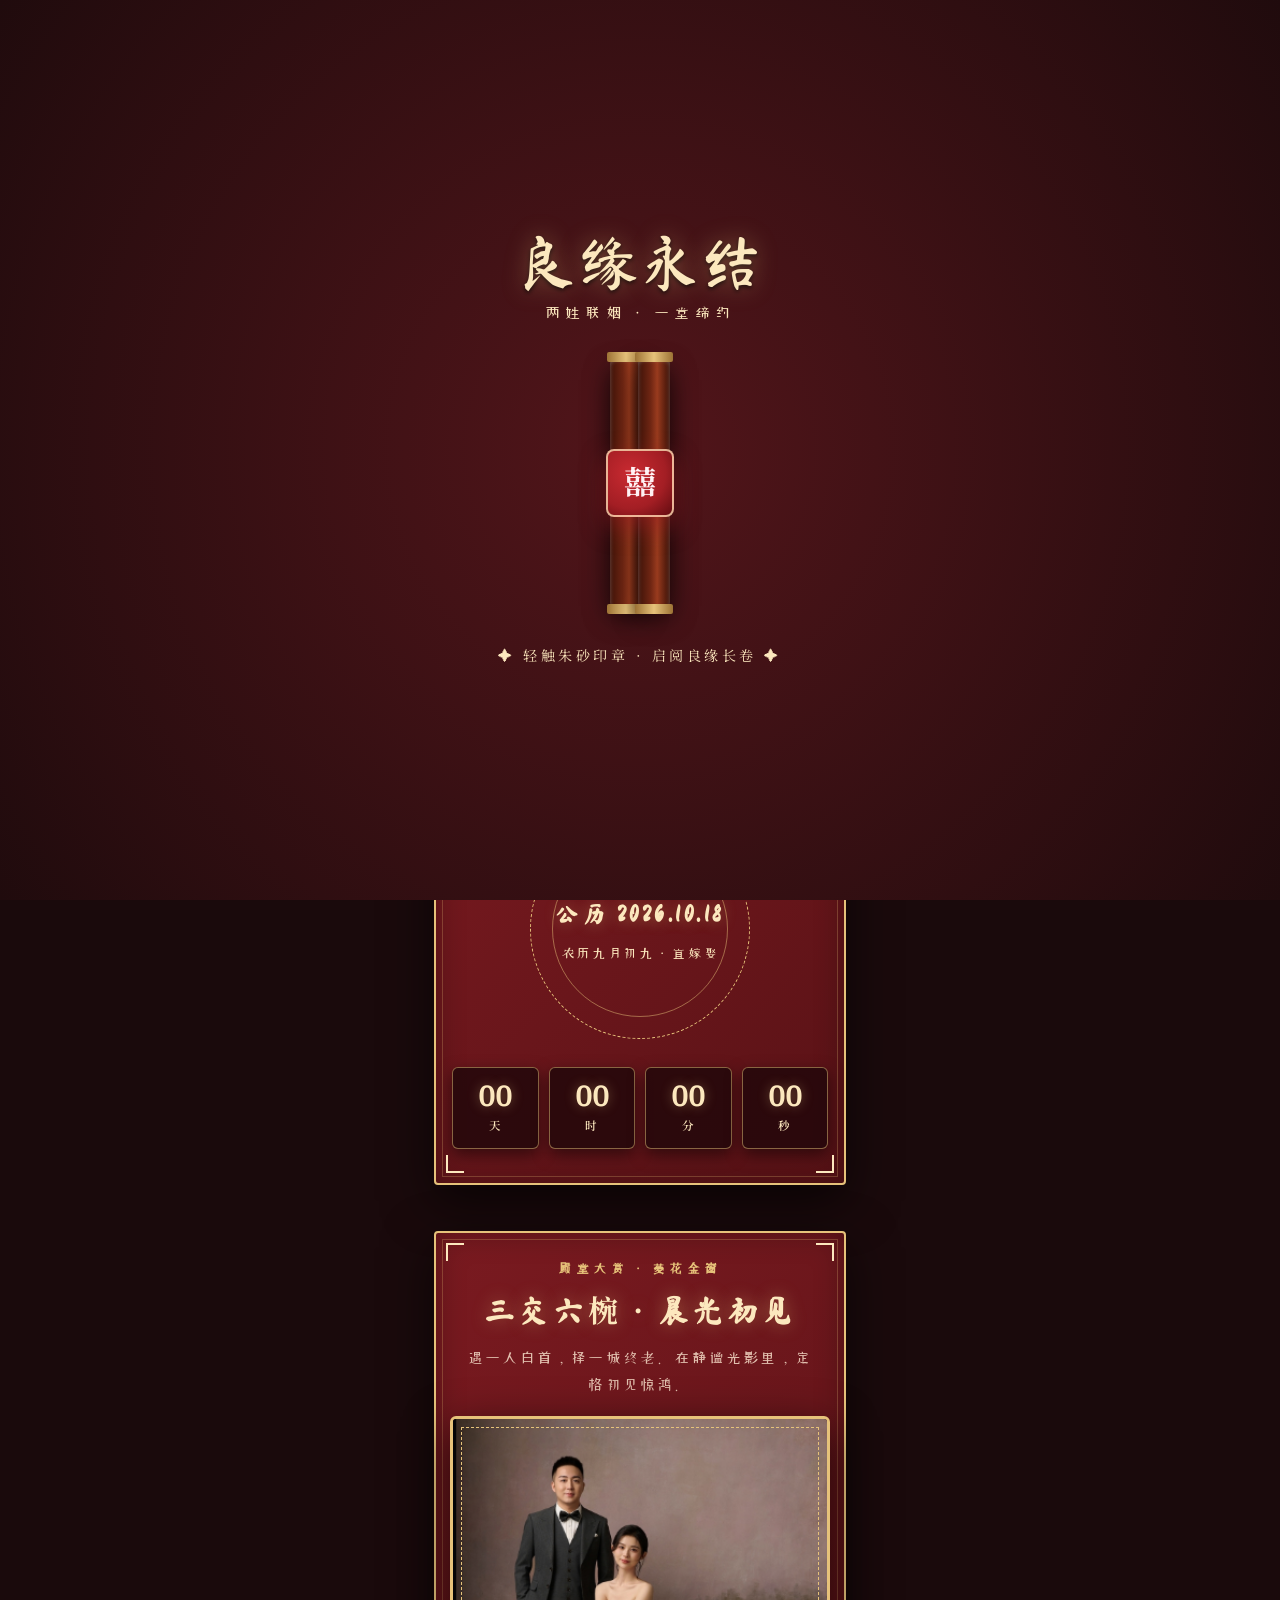
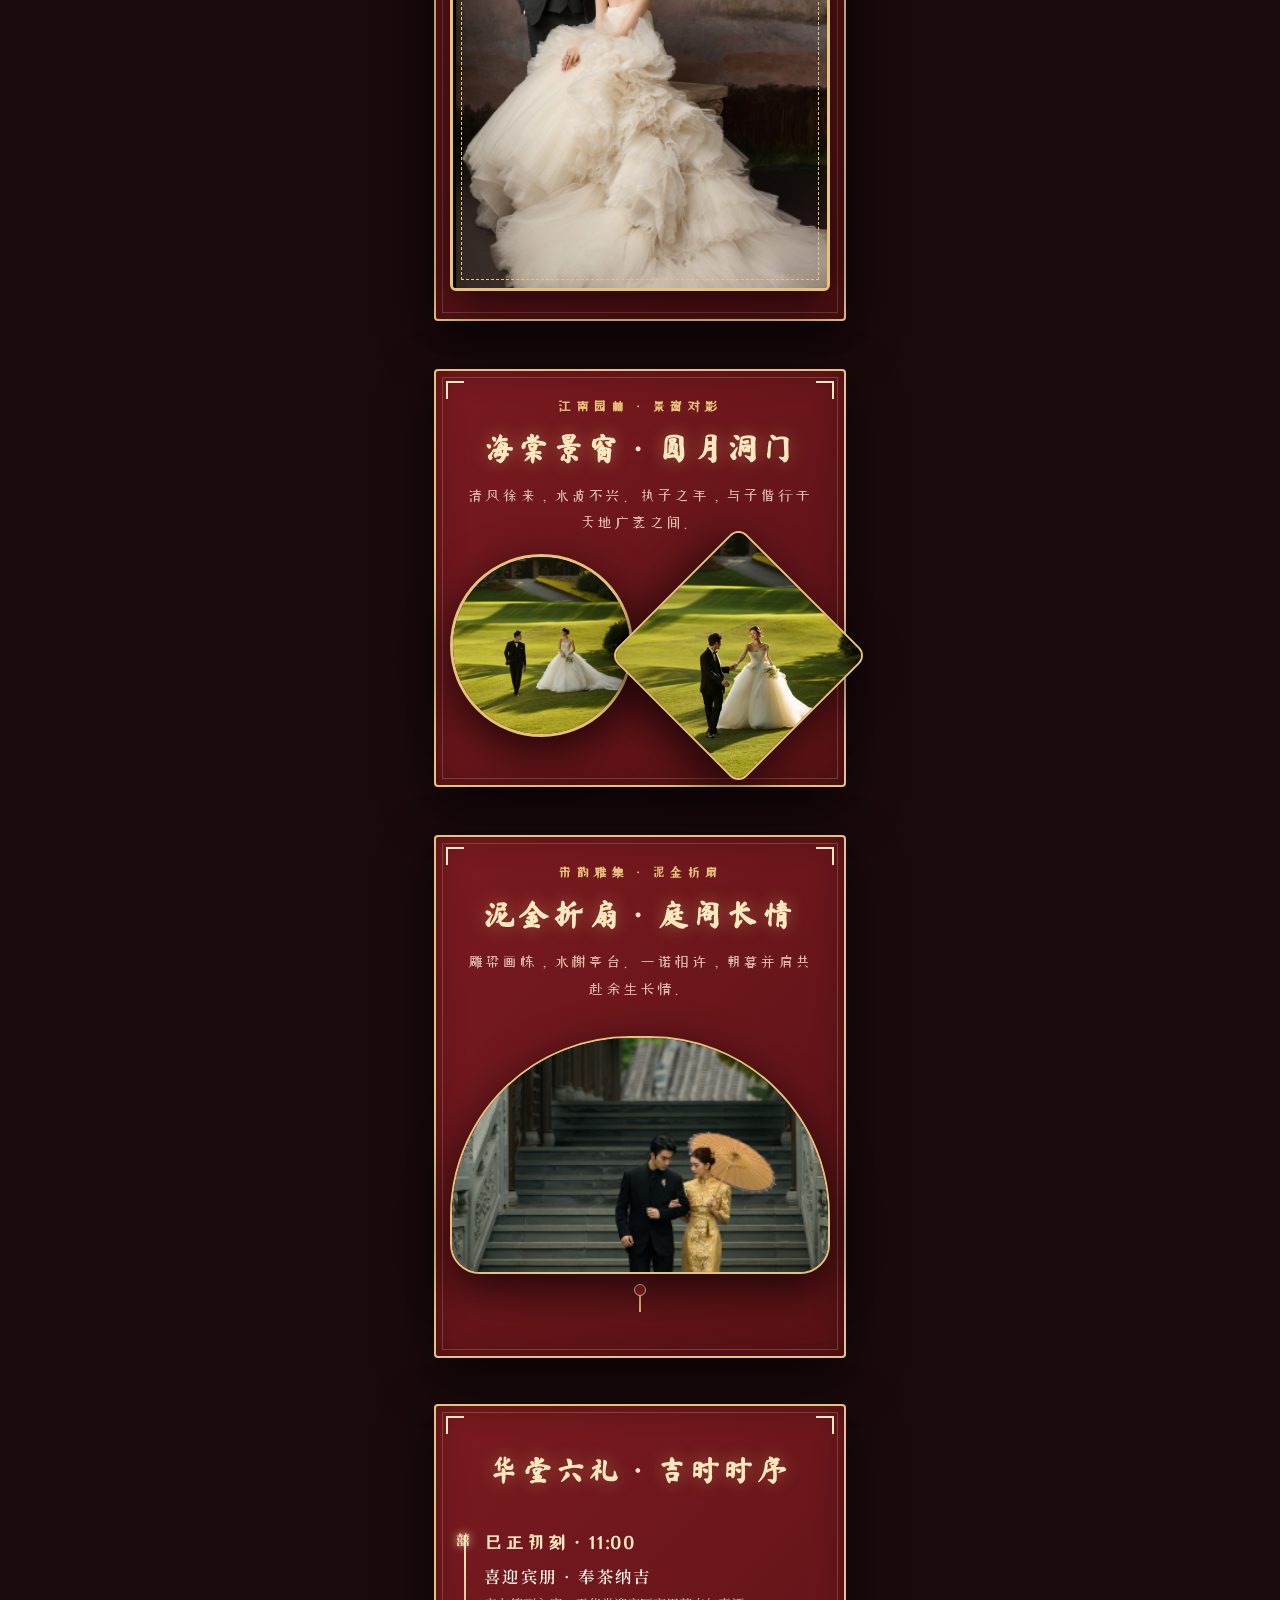
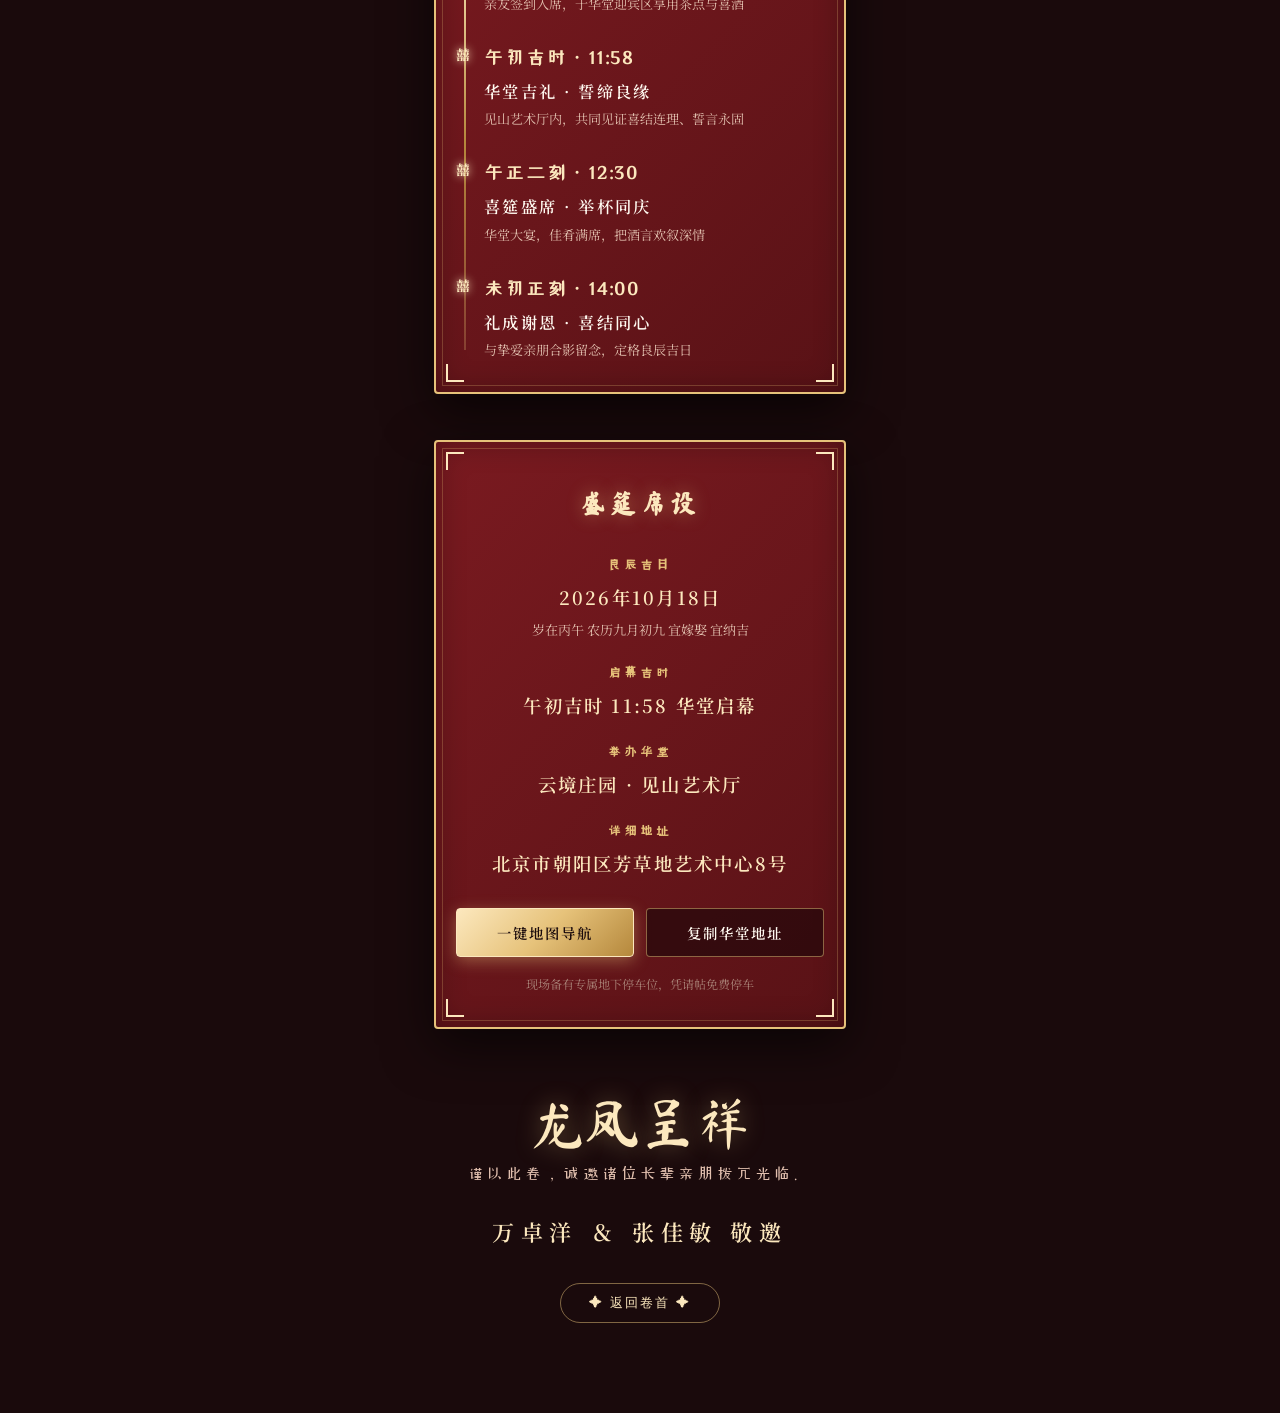
==== chinese.html @ 7a4d63d1 "添加中式风格" ====
<!DOCTYPE html>
<html lang="zh-CN">
<head>
  <meta charset="UTF-8">
  <meta name="viewport" content="width=device-width, initial-scale=1.0, maximum-scale=1.0, user-scalable=no, viewport-fit=cover">
  <meta name="apple-mobile-web-app-capable" content="yes">
  <meta name="apple-mobile-web-app-status-bar-style" content="default">
  <meta name="format-detection" content="telephone=no">
  <title data-i18n="meta.title">婚礼邀请函 · 万卓洋 ＆ 张佳敏</title>

  <!-- Preload Essential Hero Images -->
  <link rel="preload" as="image" href="./src/assets/images/indoor/1.png">
  <link rel="preload" as="image" href="./src/assets/images/golf/1.png">
  <link rel="preload" as="image" href="./src/assets/images/golf/2.png">
  <link rel="preload" as="image" href="./src/assets/images/pavilion/2.png">

  <!-- Neo-Chinese Creative Palace & Fan Stylesheet -->
  <link rel="stylesheet" href="./src/styles/theme-chinese.css">
</head>
<body class="chinese-theme chinese-locked">

  <!-- Fullscreen "天降吉囍" Falling Character Physics Canvas -->
  <canvas id="xiCanvas" style="position: fixed; inset: 0; width: 100%; height: 100%; pointer-events: none; z-index: 999;" aria-hidden="true"></canvas>

  <!-- Top Floating Nav Controls -->
  <nav class="chinese-nav-bar" aria-label="Quick Controls">
    <div style="display: flex; gap: 6px;">
      <a href="./french.html" class="chinese-nav-pill" data-i18n="nav.switchFrench">🍾 法式风</a>
      <a href="./index.html" class="chinese-nav-pill" data-i18n="nav.switchFilm">🎞️ 电影风</a>
    </div>
    <button class="chinese-music-btn" id="chineseMusicBtn" aria-label="Music Toggle">
      <span class="music-icon">🎋</span>
      <span data-i18n="nav.music">古韵雅乐</span>
    </button>
  </nav>

  <!-- 00. 3D SILK SCROLL OPENING CEREMONY (3D 锦缎画轴展开) -->
  <div class="scroll-overlay" id="scrollOverlay">
    <header class="scroll-header-intro">
      <div class="scroll-calligraphy-title" data-i18n="scroll.calligraphyTitle"></div>
      <div class="scroll-subtitle" data-i18n="scroll.subtitle"></div>
    </header>

    <!-- 3D Scroll Rollers Frame -->
    <div class="scroll-wrapper" id="scrollWrapper" role="button" aria-label="Touch Seal to Unroll Silk Scroll">
      <!-- Middle Xuan Paper Unrolled -->
      <div class="scroll-paper-body">
        <div class="scroll-poem-line" data-i18n="scroll.poemLine"></div>
        <div class="scroll-poem-sub" data-i18n="scroll.poemSub"></div>
      </div>

      <!-- Left & Right Wooden Rollers -->
      <div class="scroll-roller-left"></div>
      <div class="scroll-roller-right"></div>

      <!-- Red Cinnabar Seal in Center -->
      <div class="scroll-seal-stamp" data-i18n="scroll.sealText">囍</div>
    </div>

    <div class="scroll-hint-bar" data-i18n="scroll.hint"></div>
  </div>

  <!-- MAIN SCROLLABLE CONTENT (殿堂级金石画境长卷) -->
  <main class="palace-art-container">

    <!-- 01. IMPERIAL MARRIAGE DECREE (大喜婚书名帖) -->
    <section class="palace-card">
      <div class="fret-corner fret-tl"></div>
      <div class="fret-corner fret-tr"></div>
      <div class="fret-corner fret-bl"></div>
      <div class="fret-corner fret-br"></div>

      <div class="palace-stamp-emblem">囍</div>
      <div class="palace-lead-title" data-i18n="decree.leadTitle"></div>
      <h1 class="palace-couple-names" data-i18n="decree.names"></h1>
      <div class="palace-couple-en" data-i18n="decree.namesEn"></div>

      <div class="palace-gold-ruler">✦</div>

      <p class="palace-classical-vow" data-i18n="decree.vow" style="white-space: pre-line;"></p>
    </section>

    <!-- 02. CELESTIAL EARTHLY BRANCHES COMPASS (十二时辰吉时乾坤天象罗盘) -->
    <section class="palace-card compass-section">
      <div class="fret-corner fret-tl"></div>
      <div class="fret-corner fret-tr"></div>
      <div class="fret-corner fret-bl"></div>
      <div class="fret-corner fret-br"></div>

      <div class="compass-tag" data-i18n="compass.tag"></div>
      <h2 class="compass-title" data-i18n="compass.title"></h2>

      <!-- Concentric Spinning Heavenly Compass -->
      <div class="compass-dial-box" id="compassDial">
        <div class="compass-orbit-branches"></div>
        <div class="compass-orbit-inner"></div>
        <div class="compass-core-info">
          <div class="compass-solar-date" data-i18n="compass.solarDate"></div>
          <div class="compass-lunar-date" data-i18n="compass.lunarDate"></div>
        </div>
      </div>

      <!-- 4 Palace Lantern Countdown Blocks -->
      <div class="compass-countdown-grid">
        <div class="compass-box">
          <span class="compass-num" id="compassDays">00</span>
          <span class="compass-unit" data-i18n="compass.days"></span>
        </div>
        <div class="compass-box">
          <span class="compass-num" id="compassHours">00</span>
          <span class="compass-unit" data-i18n="compass.hours"></span>
        </div>
        <div class="compass-box">
          <span class="compass-num" id="compassMins">00</span>
          <span class="compass-unit" data-i18n="compass.minutes"></span>
        </div>
        <div class="compass-box">
          <span class="compass-num" id="compassSecs">00</span>
          <span class="compass-unit" data-i18n="compass.seconds"></span>
        </div>
      </div>
    </section>

    <!-- 03. CREATIVE ORIENTAL PHOTO EXHIBITION (3 大精选殿堂级画境) -->
    <section class="palace-gallery-flow">

      <!-- 01. 故宫三交六椀菱花金窗主画 -->
      <article class="palace-card" style="padding: 24px 14px 28px;">
        <div class="fret-corner fret-tl"></div>
        <div class="fret-corner fret-tr"></div>

        <header class="gallery-section-header">
          <div class="gallery-section-tag" data-i18n="gallery.sec1Tag"></div>
          <h2 class="gallery-section-title" data-i18n="gallery.sec1Title"></h2>
          <p class="gallery-section-quote" data-i18n="gallery.sec1Quote"></p>
        </header>

        <div class="lattice-window-frame">
          <img class="lattice-window-img" src="./src/assets/images/indoor/1.png" alt="Grand Palace Lattice" loading="lazy" />
          <div class="lattice-overlay-fret"></div>
        </div>
      </article>

      <!-- 02. 江南园林 · 海棠景窗与圆月洞门对景 (同风格绿茵外景) -->
      <article class="palace-card" style="padding: 24px 14px 28px;">
        <div class="fret-corner fret-tl"></div>
        <div class="fret-corner fret-tr"></div>

        <header class="gallery-section-header">
          <div class="gallery-section-tag" data-i18n="gallery.sec2Tag"></div>
          <h2 class="gallery-section-title" data-i18n="gallery.sec2Title"></h2>
          <p class="gallery-section-quote" data-i18n="gallery.sec2Quote"></p>
        </header>

        <div class="garden-duo-gates">
          <!-- 圆月洞门 (Lawn Series 1) -->
          <div class="moon-gate-card">
            <img class="moon-gate-img" src="./src/assets/images/golf/1.png" alt="Moon Gate Garden View 1" loading="lazy" />
          </div>

          <!-- 八角海棠门 (Lawn Series 2) -->
          <div class="begonia-gate-card">
            <div class="begonia-gate-inner">
              <img class="begonia-gate-img" src="./src/assets/images/golf/2.png" alt="Begonia Gate Garden View 2" loading="lazy" />
            </div>
          </div>
        </div>
      </article>

      <!-- 03. 宋代泥金折扇画 (水榭亭台大片) -->
      <article class="palace-card" style="padding: 24px 14px 28px;">
        <div class="fret-corner fret-tl"></div>
        <div class="fret-corner fret-tr"></div>

        <header class="gallery-section-header">
          <div class="gallery-section-tag" data-i18n="gallery.sec3Tag"></div>
          <h2 class="gallery-section-title" data-i18n="gallery.sec3Title"></h2>
          <p class="gallery-section-quote" data-i18n="gallery.sec3Quote"></p>
        </header>

        <div class="fan-exhibition-wrapper">
          <div class="fan-frame-arch">
            <img class="fan-frame-img" src="./src/assets/images/pavilion/2.png" alt="Song Dynasty Fan Pavilion" style="object-position: center 76%; transform: scale(1.12);" loading="lazy" />
          </div>
          <div class="fan-tassel-hanger">
            <div class="fan-tassel-bead"></div>
            <div class="fan-tassel-line"></div>
          </div>
        </div>
      </article>

    </section>

    <!-- 04. CEREMONY TIMETABLE (华堂六礼 · 古时辰时序) -->
    <section class="palace-card">
      <div class="fret-corner fret-tl"></div>
      <div class="fret-corner fret-tr"></div>
      <div class="fret-corner fret-bl"></div>
      <div class="fret-corner fret-br"></div>

      <h2 class="compass-title" style="margin-bottom: 0;" data-i18n="ceremony.title"></h2>

      <div class="ancient-hour-track">
        <div class="ancient-hour-node">
          <div class="ancient-hour-time" data-i18n="ceremony.t1Time"></div>
          <div class="ancient-hour-name" data-i18n="ceremony.t1Name"></div>
          <div class="ancient-hour-desc" data-i18n="ceremony.t1Desc"></div>
        </div>

        <div class="ancient-hour-node">
          <div class="ancient-hour-time" data-i18n="ceremony.t2Time"></div>
          <div class="ancient-hour-name" data-i18n="ceremony.t2Name"></div>
          <div class="ancient-hour-desc" data-i18n="ceremony.t2Desc"></div>
        </div>

        <div class="ancient-hour-node">
          <div class="ancient-hour-time" data-i18n="ceremony.t3Time"></div>
          <div class="ancient-hour-name" data-i18n="ceremony.t3Name"></div>
          <div class="ancient-hour-desc" data-i18n="ceremony.t3Desc"></div>
        </div>

        <div class="ancient-hour-node">
          <div class="ancient-hour-time" data-i18n="ceremony.t4Time"></div>
          <div class="ancient-hour-name" data-i18n="ceremony.t4Name"></div>
          <div class="ancient-hour-desc" data-i18n="ceremony.t4Desc"></div>
        </div>
      </div>
    </section>

    <!-- 05. BANQUET LOCATION DETAILS (盛筵席设与引路) -->
    <section class="palace-card">
      <div class="fret-corner fret-tl"></div>
      <div class="fret-corner fret-tr"></div>
      <div class="fret-corner fret-bl"></div>
      <div class="fret-corner fret-br"></div>

      <h2 class="compass-title" style="font-size: 1.6rem;" data-i18n="banquet.title"></h2>

      <div class="banquet-info-grid">
        <div class="banquet-info-row">
          <span class="banquet-info-label" data-i18n="banquet.dateLabel"></span>
          <span class="banquet-info-value" data-i18n="meta.dateFormatted"></span>
          <span class="banquet-info-sub" data-i18n="meta.lunarDate"></span>
        </div>

        <div class="banquet-info-row">
          <span class="banquet-info-label" data-i18n="banquet.timeLabel"></span>
          <span class="banquet-info-value" data-i18n="meta.timeFormatted"></span>
        </div>

        <div class="banquet-info-row">
          <span class="banquet-info-label" data-i18n="banquet.venueLabel"></span>
          <span class="banquet-info-value" data-i18n="meta.venueName"></span>
        </div>

        <div class="banquet-info-row">
          <span class="banquet-info-label" data-i18n="banquet.addressLabel"></span>
          <span class="banquet-info-value" data-i18n="meta.address"></span>
        </div>
      </div>

      <div class="banquet-btn-row">
        <button class="btn-palace-gold btn-palace-primary" id="btnChineseNav" data-i18n="banquet.navBtn"></button>
        <button class="btn-palace-gold btn-palace-secondary" id="btnChineseCopy" data-i18n="banquet.copyBtn"></button>
      </div>

      <div style="font-size: 0.76rem; color: var(--ch-text-subtle); margin-top: 16px;" data-i18n="banquet.tip"></div>
    </section>

    <!-- 06. CLOSING & WISHES (尾声与回顶) -->
    <footer class="palace-closing-footer">
      <div class="footer-dragon-phoenix" data-i18n="footer.dragonPhoenix"></div>
      <p class="footer-auspicious-wish" data-i18n="footer.blessing"></p>
      <div class="footer-couple-seal-sign" data-i18n="footer.sign"></div>

      <button class="btn-scroll-head" id="btnChineseTop" data-i18n="footer.scrollTop"></button>
    </footer>

  </main>

  <!-- Lightweight Neo-Chinese JavaScript Bundle -->
  <script src="./src/scripts/chinese-bundle.js"></script>
</body>
</html>
---- src/styles/theme-chinese.css ----
/* Neo-Chinese Creative Palace & Fan Exhibition Theme - 故宫折扇·月洞门·金石画境 */
@import url('https://fonts.googleapis.com/css2?family=Ma+Shan+Zheng&family=Noto+Serif+SC:wght@300;400;600;700;900&family=ZCOOL+XiaoWei&display=swap');

:root {
  /* Imperial Red & Gold Brocade Palette */
  --ch-bg-deep: #1A0A0C;
  --ch-bg-crimson: #360B0E;
  --ch-bg-decree: #66151A;
  --ch-bg-decree-inner: #7B1A20;

  --ch-gold-pure: #E6C27A;
  --ch-gold-bright: #FCE8BE;
  --ch-gold-deep: #B5883C;
  --ch-gold-glow: rgba(230, 194, 122, 0.4);

  --ch-text-ivory: #FFF9F0;
  --ch-text-gold: #FCE8BE;
  --ch-text-muted: #E2C0AF;
  --ch-text-subtle: #A88176;

  --ch-cinnabar: #A31E24;
  --ch-cinnabar-dark: #630C11;
  --ch-cinnabar-glow: rgba(163, 30, 36, 0.55);

  --ch-border-gold: rgba(230, 194, 122, 0.5);
  --ch-border-gold-subtle: rgba(230, 194, 122, 0.25);

  /* Typography */
  --font-calligraphy: "Ma Shan Zheng", cursive, "Noto Serif SC", serif;
  --font-xiaowei: "ZCOOL XiaoWei", "Noto Serif SC", serif;
  --font-serif-cn: "Noto Serif SC", "Songti SC", "SimSun", serif;

  /* Shadows */
  --shadow-scroll: 0 30px 80px rgba(0, 0, 0, 0.8), 0 10px 30px rgba(60, 13, 17, 0.6);
  --shadow-decree: 0 16px 50px rgba(0, 0, 0, 0.6), inset 0 0 30px rgba(0, 0, 0, 0.3);
  --shadow-art: 0 14px 45px rgba(0, 0, 0, 0.7);

  /* Viewport Safe Areas */
  --sat: env(safe-area-inset-top, 0px);
  --sab: env(safe-area-inset-bottom, 0px);
}

/* Reset & Hardware Acceleration */
*, *::before, *::after {
  box-sizing: border-box;
  margin: 0;
  padding: 0;
  -webkit-tap-highlight-color: transparent;
}

html {
  background-color: var(--ch-bg-deep);
  scroll-behavior: smooth;
  -webkit-text-size-adjust: 100%;
}

body.chinese-theme {
  background-color: var(--ch-bg-deep);
  color: var(--ch-text-ivory);
  font-family: var(--font-serif-cn);
  line-height: 1.85;
  overflow-x: hidden;
  -webkit-font-smoothing: antialiased;
  -moz-osx-font-smoothing: grayscale;
  background-image: 
    radial-gradient(circle at 50% 0%, #521316 0%, transparent 60%),
    radial-gradient(circle at 10% 40%, rgba(181, 136, 60, 0.15) 0%, transparent 50%),
    radial-gradient(circle at 90% 80%, rgba(99, 20, 25, 0.35) 0%, transparent 60%),
    linear-gradient(180deg, #1A0A0C 0%, #300A0E 50%, #120507 100%);
  background-attachment: fixed;
}

body.chinese-locked {
  overflow: hidden !important;
  height: 100vh !important;
  touch-action: none;
}

/* ===================================================
   00. 3D SILK SCROLL OPENING CEREMONY (3D 锦缎画轴展开)
   =================================================== */
.scroll-overlay {
  position: fixed;
  inset: 0;
  background-color: #2D0E11;
  background-image: radial-gradient(circle at center, #52151A 0%, #200B0D 100%);
  z-index: 10000;
  display: flex;
  flex-direction: column;
  justify-content: center;
  align-items: center;
  padding: 20px;
  transition: opacity 0.9s cubic-bezier(0.4, 0, 0.2, 1), visibility 0.9s ease;
  perspective: 1400px;
}

.scroll-overlay.opened {
  opacity: 0;
  visibility: hidden;
  pointer-events: none;
}

.scroll-header-intro {
  text-align: center;
  margin-bottom: 32px;
  position: relative;
  z-index: 5;
}

.scroll-calligraphy-title {
  font-family: var(--font-calligraphy);
  font-size: clamp(3rem, 9vw, 3.8rem);
  color: var(--ch-gold-bright);
  line-height: 1;
  text-shadow: 0 0 25px var(--ch-gold-glow), 0 2px 4px rgba(0,0,0,0.8);
}

.scroll-subtitle {
  font-family: var(--font-xiaowei);
  font-size: 0.92rem;
  letter-spacing: 0.35em;
  color: var(--ch-text-gold);
  margin-top: 6px;
}

/* 3D Scroll Rollers Container */
.scroll-wrapper {
  position: relative;
  width: 90vw;
  max-width: 360px;
  height: 250px;
  display: flex;
  justify-content: center;
  align-items: center;
  cursor: pointer;
  transform-style: preserve-3d;
}

/* Middle Xuan Paper */
.scroll-paper-body {
  position: absolute;
  top: 12px;
  bottom: 12px;
  left: 50%;
  transform: translateX(-50%);
  width: 0;
  background: #FFFDF9;
  border-top: 2px solid var(--ch-gold-pure);
  border-bottom: 2px solid var(--ch-gold-pure);
  box-shadow: 0 10px 35px rgba(0, 0, 0, 0.6);
  overflow: hidden;
  display: flex;
  flex-direction: column;
  justify-content: center;
  align-items: center;
  text-align: center;
  padding: 16px 20px;
  transition: width 1.1s cubic-bezier(0.4, 0, 0.1, 1);
  z-index: 2;
}

.scroll-wrapper.opening .scroll-paper-body {
  width: calc(100% - 40px);
}

.scroll-poem-line {
  font-family: var(--font-calligraphy);
  font-size: 1.45rem;
  color: var(--ch-cinnabar);
  letter-spacing: 0.15em;
  line-height: 1.6;
  white-space: nowrap;
}

.scroll-poem-sub {
  font-size: 0.82rem;
  letter-spacing: 0.25em;
  color: var(--ch-gold-deep);
  margin-top: 8px;
  white-space: nowrap;
}

/* Left & Right Wooden Rollers */
.scroll-roller-left, .scroll-roller-right {
  position: absolute;
  top: 0;
  bottom: 0;
  width: 32px;
  background: linear-gradient(90deg, #3D1208 0%, #702613 40%, #993B1E 60%, #380F06 100%);
  border-radius: 6px;
  box-shadow: 0 10px 25px rgba(0, 0, 0, 0.6), inset 0 2px 4px rgba(255, 255, 255, 0.3);
  transition: transform 1.1s cubic-bezier(0.4, 0, 0.1, 1);
  z-index: 5;
}

.scroll-roller-left {
  left: calc(50% - 30px);
}

.scroll-roller-right {
  right: calc(50% - 30px);
}

.scroll-wrapper.opening .scroll-roller-left {
  transform: translateX(-145px);
}

.scroll-wrapper.opening .scroll-roller-right {
  transform: translateX(145px);
}

/* Wooden Roller End Caps */
.scroll-roller-left::before, .scroll-roller-left::after,
.scroll-roller-right::before, .scroll-roller-right::after {
  content: "";
  position: absolute;
  left: -3px;
  right: -3px;
  height: 10px;
  background: linear-gradient(90deg, #9C7235 0%, #E6C27A 50%, #9C7235 100%);
  border-radius: 2px;
}

.scroll-roller-left::before, .scroll-roller-right::before {
  top: -6px;
}

.scroll-roller-left::after, .scroll-roller-right::after {
  bottom: -6px;
}

/* Red Cinnabar Seal in Center */
.scroll-seal-stamp {
  position: absolute;
  top: 50%;
  left: 50%;
  transform: translate(-50%, -50%);
  width: 68px;
  height: 68px;
  border-radius: 8px;
  background: radial-gradient(circle at 35% 35%, #C92A31 0%, var(--ch-cinnabar) 60%, var(--ch-cinnabar-dark) 100%);
  box-shadow: 0 10px 25px var(--ch-cinnabar-glow);
  border: 2px solid rgba(255, 220, 180, 0.8);
  display: flex;
  justify-content: center;
  align-items: center;
  color: #FFF2F4;
  font-family: var(--font-calligraphy);
  font-size: 2rem;
  font-weight: 700;
  z-index: 10;
  transition: transform 0.4s ease, opacity 0.4s ease;
  animation: sealFloat 2.6s infinite ease-in-out;
}

@keyframes sealFloat {
  0%, 100% { transform: translate(-50%, -50%) scale(1); }
  50% { transform: translate(-50%, -50%) scale(1.06); }
}

.scroll-wrapper.opening .scroll-seal-stamp {
  transform: translate(-50%, -50%) scale(1.3);
  opacity: 0;
  pointer-events: none;
}

.scroll-hint-bar {
  margin-top: 34px;
  font-size: 0.88rem;
  letter-spacing: 0.25em;
  color: var(--ch-text-gold);
  display: flex;
  align-items: center;
  gap: 8px;
  animation: hintDrift 2.4s infinite ease-in-out;
}

@keyframes hintDrift {
  0%, 100% { transform: translateY(0); opacity: 0.8; }
  50% { transform: translateY(4px); opacity: 1; }
}

/* ===================================================
   TOP NAVIGATION BAR
   =================================================== */
.chinese-nav-bar {
  position: fixed;
  top: calc(var(--sat) + 14px);
  left: 14px;
  right: 14px;
  display: flex;
  justify-content: space-between;
  align-items: center;
  z-index: 100;
  pointer-events: none;
}

.chinese-nav-pill, .chinese-music-btn {
  pointer-events: auto;
  display: inline-flex;
  align-items: center;
  gap: 6px;
  background: rgba(55, 14, 18, 0.88);
  backdrop-filter: blur(14px);
  -webkit-backdrop-filter: blur(14px);
  border: 1px solid var(--ch-border-gold);
  padding: 7px 14px;
  border-radius: 24px;
  font-size: 0.76rem;
  font-family: var(--font-serif-cn);
  font-weight: 600;
  color: var(--ch-text-gold);
  letter-spacing: 0.08em;
  text-decoration: none;
  box-shadow: 0 4px 16px rgba(0, 0, 0, 0.5);
  transition: all 0.25s ease;
  cursor: pointer;
}

.chinese-nav-pill:active, .chinese-music-btn:active {
  transform: scale(0.96);
  background: rgba(80, 20, 26, 0.95);
}

.chinese-music-btn .music-icon {
  color: var(--ch-gold-bright);
  font-size: 0.9rem;
}

.chinese-music-btn.playing .music-icon {
  animation: spinMusic 3s linear infinite;
}

@keyframes spinMusic {
  from { transform: rotate(0deg); }
  to { transform: rotate(360deg); }
}

/* ===================================================
   MAIN CONTAINER (画境长卷)
   =================================================== */
.palace-art-container {
  width: 100%;
  max-width: 440px;
  margin: 0 auto;
  padding: calc(var(--sat) + 65px) 14px calc(var(--sab) + 50px);
  display: flex;
  flex-direction: column;
  gap: 46px;
  position: relative;
  z-index: 10;
}

/* Imperial Red Brocade Card */
.palace-card {
  position: relative;
  background: linear-gradient(135deg, #7A1A20 0%, #591216 100%);
  border-radius: 4px;
  border: 2px solid var(--ch-gold-pure);
  box-shadow: var(--shadow-decree);
  padding: 38px 20px 32px;
  text-align: center;
}

.palace-card::before {
  content: "";
  position: absolute;
  top: 6px;
  left: 6px;
  right: 6px;
  bottom: 6px;
  border: 1px solid var(--ch-border-gold-subtle);
  pointer-events: none;
}

/* Fretwork Corner Inlays */
.fret-corner {
  position: absolute;
  width: 18px;
  height: 18px;
  border-style: solid;
  border-color: var(--ch-gold-bright);
  pointer-events: none;
}

.fret-tl { top: 10px; left: 10px; border-width: 2px 0 0 2px; }
.fret-tr { top: 10px; right: 10px; border-width: 2px 2px 0 0; }
.fret-bl { bottom: 10px; left: 10px; border-width: 0 0 2px 2px; }
.fret-br { bottom: 10px; right: 10px; border-width: 0 2px 2px 0; }

/* 01. IMPERIAL DECREE (大喜婚书名帖) */
.palace-stamp-emblem {
  width: 54px;
  height: 54px;
  margin: 0 auto 16px;
  background: radial-gradient(circle at 35% 35%, #D42E35 0%, var(--ch-cinnabar) 100%);
  border-radius: 8px;
  border: 1.5px solid var(--ch-gold-bright);
  display: flex;
  justify-content: center;
  align-items: center;
  color: #FFF;
  font-family: var(--font-calligraphy);
  font-size: 2.1rem;
  font-weight: 700;
  box-shadow: 0 0 20px var(--ch-cinnabar-glow);
}

.palace-lead-title {
  font-family: var(--font-xiaowei);
  font-size: 0.9rem;
  letter-spacing: 0.35em;
  color: var(--ch-gold-pure);
  margin-bottom: 12px;
}

.palace-couple-names {
  font-size: clamp(1.65rem, 6.8vw, 2.4rem);
  font-weight: 700;
  letter-spacing: 0.18em;
  color: var(--ch-gold-bright);
  text-shadow: 0 0 25px var(--ch-gold-glow);
  margin-bottom: 8px;
  white-space: nowrap;
}

.palace-couple-en {
  font-family: var(--font-xiaowei);
  font-size: clamp(0.82rem, 3.5vw, 0.95rem);
  letter-spacing: 0.25em;
  color: var(--ch-text-muted);
  margin-bottom: 22px;
  white-space: nowrap;
}

.palace-gold-ruler {
  display: flex;
  align-items: center;
  justify-content: center;
  gap: 14px;
  margin: 16px auto 22px;
  color: var(--ch-gold-pure);
}

.palace-gold-ruler::before, .palace-gold-ruler::after {
  content: "";
  width: 50px;
  height: 1px;
  background: linear-gradient(90deg, transparent, var(--ch-gold-pure), transparent);
}

.palace-classical-vow {
  font-family: var(--font-xiaowei);
  font-size: 1.08rem;
  line-height: 2.3;
  color: var(--ch-text-ivory);
  letter-spacing: 0.18em;
}

/* ===================================================
   02. CELESTIAL COMPASS & COUNTDOWN (十二时辰罗盘)
   =================================================== */
.compass-section {
  padding: 34px 16px;
}

.compass-tag {
  font-family: var(--font-xiaowei);
  font-size: 0.85rem;
  letter-spacing: 0.35em;
  color: var(--ch-gold-pure);
  margin-bottom: 6px;
}

.compass-title {
  font-family: var(--font-calligraphy);
  font-size: 1.8rem;
  letter-spacing: 0.15em;
  color: var(--ch-gold-bright);
  text-shadow: 0 0 18px var(--ch-gold-glow);
  margin-bottom: 26px;
}

.compass-dial-box {
  position: relative;
  width: 220px;
  height: 220px;
  margin: 0 auto 28px;
  display: flex;
  justify-content: center;
  align-items: center;
}

.compass-orbit-branches {
  position: absolute;
  inset: 0;
  border-radius: 50%;
  border: 1.5px dashed var(--ch-gold-pure);
  animation: rotateBranches 45s linear infinite;
}

.compass-orbit-inner {
  position: absolute;
  inset: 22px;
  border-radius: 50%;
  border: 1px solid var(--ch-border-gold);
  animation: rotateBranchesRev 35s linear infinite;
}

.compass-orbit-inner::before {
  content: "✦ 乾 坤 ✦";
  position: absolute;
  top: -8px;
  left: 50%;
  transform: translateX(-50%);
  background: var(--ch-bg-decree);
  padding: 0 4px;
  font-size: 0.65rem;
  color: var(--ch-gold-bright);
}

@keyframes rotateBranches {
  from { transform: rotate(0deg); }
  to { transform: rotate(360deg); }
}

@keyframes rotateBranchesRev {
  from { transform: rotate(360deg); }
  to { transform: rotate(0deg); }
}

.compass-core-info {
  text-align: center;
  position: relative;
  z-index: 5;
}

.compass-solar-date {
  font-family: var(--font-calligraphy);
  font-size: 1.45rem;
  font-weight: 700;
  color: var(--ch-gold-bright);
  letter-spacing: 0.15em;
  text-shadow: 0 0 15px var(--ch-gold-glow);
}

.compass-lunar-date {
  font-family: var(--font-xiaowei);
  font-size: 0.82rem;
  letter-spacing: 0.2em;
  color: var(--ch-text-gold);
  margin-top: 4px;
}

.compass-countdown-grid {
  display: grid;
  grid-template-columns: repeat(4, 1fr);
  gap: 10px;
}

.compass-box {
  background: rgba(35, 8, 11, 0.85);
  border: 1px solid var(--ch-border-gold);
  border-radius: 6px;
  padding: 12px 2px;
  box-shadow: 0 6px 16px rgba(0, 0, 0, 0.5);
  display: flex;
  flex-direction: column;
  align-items: center;
}

.compass-num {
  font-family: var(--font-xiaowei);
  font-size: 1.8rem;
  font-weight: 700;
  color: var(--ch-gold-bright);
  line-height: 1.1;
  text-shadow: 0 0 12px var(--ch-gold-glow);
}

.compass-unit {
  font-size: 0.72rem;
  letter-spacing: 0.12em;
  color: var(--ch-text-gold);
  margin-top: 3px;
  font-weight: 600;
}

/* ===================================================
   03. CREATIVE ORIENTAL PHOTO EXHIBITION (4套顶级创意形制)
   =================================================== */
.palace-gallery-flow {
  display: flex;
  flex-direction: column;
  gap: 48px;
}

.gallery-section-header {
  text-align: center;
  margin-bottom: 18px;
}

.gallery-section-tag {
  font-family: var(--font-xiaowei);
  font-size: 0.8rem;
  letter-spacing: 0.35em;
  color: var(--ch-gold-pure);
  font-weight: 600;
}

.gallery-section-title {
  font-family: var(--font-calligraphy);
  font-size: 1.9rem;
  letter-spacing: 0.15em;
  color: var(--ch-gold-bright);
  text-shadow: 0 0 18px var(--ch-gold-glow);
  margin-top: 2px;
}

.gallery-section-quote {
  font-family: var(--font-xiaowei);
  font-size: 0.92rem;
  letter-spacing: 0.15em;
  color: var(--ch-text-muted);
  line-height: 1.8;
  margin-top: 6px;
  padding: 0 12px;
}

/* --- 创意形制 1：故宫三交六椀菱花金窗主画 --- */
.lattice-window-frame {
  position: relative;
  width: 100%;
  aspect-ratio: 4/5;
  border-radius: 6px;
  overflow: hidden;
  border: 3px solid var(--ch-gold-pure);
  box-shadow: var(--shadow-art), inset 0 0 25px rgba(0, 0, 0, 0.6);
  background: #3A0C10;
}

.lattice-window-img {
  width: 100%;
  height: 100%;
  object-fit: cover;
  display: block;
}

.lattice-overlay-fret {
  position: absolute;
  inset: 8px;
  border: 1px dashed var(--ch-gold-pure);
  pointer-events: none;
}

/* --- 创意形制 2：宋代泥金折扇画 (Song Dynasty Folding Fan) --- */
.fan-exhibition-wrapper {
  position: relative;
  width: 100%;
  padding: 16px 0;
  display: flex;
  flex-direction: column;
  align-items: center;
}

.fan-frame-arch {
  position: relative;
  width: 100%;
  aspect-ratio: 16/10;
  border-radius: 180px 180px 30px 30px;
  overflow: hidden;
  border: 2.5px solid var(--ch-gold-pure);
  box-shadow: 0 14px 45px rgba(0, 0, 0, 0.7);
  background: #3A0C10;
}

.fan-frame-img {
  width: 100%;
  height: 100%;
  object-fit: cover;
  display: block;
}

.fan-tassel-hanger {
  margin-top: 10px;
  display: flex;
  flex-direction: column;
  align-items: center;
}

.fan-tassel-bead {
  width: 12px;
  height: 12px;
  border-radius: 50%;
  background: var(--ch-cinnabar);
  border: 1.5px solid var(--ch-gold-bright);
}

.fan-tassel-line {
  width: 2px;
  height: 16px;
  background: var(--ch-gold-pure);
}

/* --- 创意形制 3：江南园林 · 海棠景窗与圆月洞门对景 --- */
.garden-duo-gates {
  display: grid;
  grid-template-columns: 1fr 1fr;
  gap: 14px;
}

/* 圆月洞门 (Moon Gate) */
.moon-gate-card {
  position: relative;
  width: 100%;
  aspect-ratio: 1/1;
  border-radius: 50%;
  overflow: hidden;
  border: 3px solid var(--ch-gold-pure);
  box-shadow: var(--shadow-art);
  background: #3A0C10;
}

.moon-gate-img {
  width: 100%;
  height: 100%;
  object-fit: cover;
  display: block;
}

/* 八角海棠景窗 (Begonia Gate) */
.begonia-gate-card {
  position: relative;
  width: 100%;
  aspect-ratio: 1/1;
  border-radius: 12px;
  overflow: hidden;
  border: 2px solid var(--ch-gold-pure);
  box-shadow: var(--shadow-art);
  background: #3A0C10;
  transform: rotate(45deg);
  margin: 10px 0;
}

.begonia-gate-inner {
  width: 140%;
  height: 140%;
  position: absolute;
  top: -20%;
  left: -20%;
  transform: rotate(-45deg);
}

.begonia-gate-img {
  width: 100%;
  height: 100%;
  object-fit: cover;
  display: block;
}

/* --- 创意形制 4：岁岁长情 · 龙凤呈祥双联立轴挂卷 (Twin Silk Brocades) --- */
.twin-scrolls-grid {
  display: grid;
  grid-template-columns: 1fr 1fr;
  gap: 14px;
}

.twin-scroll-item {
  position: relative;
  background: linear-gradient(135deg, #7A1A20 0%, #541115 100%);
  border: 1.5px solid var(--ch-gold-pure);
  border-radius: 4px;
  padding: 10px 8px 16px;
  box-shadow: var(--shadow-art);
  display: flex;
  flex-direction: column;
  align-items: center;
}

.twin-scroll-photo-box {
  width: 100%;
  aspect-ratio: 3/4;
  border-radius: 3px;
  overflow: hidden;
  border: 1px solid var(--ch-border-gold);
}

.twin-scroll-img {
  width: 100%;
  height: 100%;
  object-fit: cover;
  display: block;
}

.twin-scroll-caption {
  font-family: var(--font-xiaowei);
  font-size: 0.8rem;
  letter-spacing: 0.2em;
  color: var(--ch-text-gold);
  margin-top: 8px;
  white-space: nowrap;
}

/* ===================================================
   04. CEREMONY TIMETABLE (华堂六礼 · 古时辰时序)
   =================================================== */
.ancient-hour-track {
  display: flex;
  flex-direction: column;
  gap: 26px;
  margin-top: 28px;
  position: relative;
  padding-left: 28px;
  text-align: left;
}

.ancient-hour-track::before {
  content: "";
  position: absolute;
  top: 10px;
  bottom: 10px;
  left: 8px;
  width: 1.5px;
  background: linear-gradient(180deg, var(--ch-gold-bright), var(--ch-gold-deep), var(--ch-border-gold-subtle));
}

.ancient-hour-node {
  position: relative;
}

.ancient-hour-node::before {
  content: "囍";
  position: absolute;
  left: -28px;
  top: 2px;
  width: 18px;
  height: 18px;
  color: var(--ch-gold-bright);
  font-size: 0.85rem;
  font-weight: 700;
  text-shadow: 0 0 8px var(--ch-gold-bright);
}

.ancient-hour-time {
  font-family: var(--font-xiaowei);
  font-size: 1.15rem;
  font-weight: 700;
  color: var(--ch-gold-bright);
  letter-spacing: 0.1em;
}

.ancient-hour-name {
  font-size: 1.02rem;
  font-weight: 600;
  letter-spacing: 0.15em;
  color: var(--ch-text-ivory);
  margin-top: 2px;
}

.ancient-hour-desc {
  font-size: 0.82rem;
  color: var(--ch-text-muted);
  margin-top: 2px;
  line-height: 1.6;
}

/* ===================================================
   05. BANQUET DETAILS (盛筵席设与引路)
   =================================================== */
.banquet-info-grid {
  display: flex;
  flex-direction: column;
  gap: 18px;
  margin: 24px 0 28px;
}

.banquet-info-row {
  display: flex;
  flex-direction: column;
  gap: 4px;
}

.banquet-info-label {
  font-family: var(--font-xiaowei);
  font-size: 0.78rem;
  letter-spacing: 0.25em;
  color: var(--ch-gold-pure);
  font-weight: 600;
}

.banquet-info-value {
  font-size: 1.15rem;
  letter-spacing: 0.12em;
  color: var(--ch-gold-bright);
  font-weight: 600;
}

.banquet-info-sub {
  font-size: 0.82rem;
  color: var(--ch-text-muted);
}

.banquet-btn-row {
  display: flex;
  gap: 12px;
  width: 100%;
}

.btn-palace-gold {
  flex: 1;
  padding: 13px 10px;
  border-radius: 4px;
  font-size: 0.9rem;
  letter-spacing: 0.15em;
  font-family: var(--font-serif-cn);
  font-weight: 600;
  cursor: pointer;
  display: flex;
  align-items: center;
  justify-content: center;
  gap: 6px;
  transition: all 0.25s ease;
  text-decoration: none;
}

.btn-palace-primary {
  background: linear-gradient(135deg, #FCE8BE 0%, #E6C27A 50%, #B5883C 100%);
  color: #1A0A0C;
  border: 1px solid var(--ch-gold-bright);
  box-shadow: 0 4px 16px var(--ch-gold-glow);
}

.btn-palace-secondary {
  background: rgba(35, 8, 11, 0.7);
  color: var(--ch-text-ivory);
  border: 1px solid var(--ch-border-gold);
}

.btn-palace-gold:active {
  transform: scale(0.97);
}

/* ===================================================
   06. CLOSING & WISHES (尾声与回顶)
   =================================================== */
.palace-closing-footer {
  text-align: center;
  padding: 20px 10px 40px;
}

.footer-dragon-phoenix {
  font-family: var(--font-calligraphy);
  font-size: 3.5rem;
  color: var(--ch-gold-bright);
  line-height: 1;
  text-shadow: 0 0 25px var(--ch-gold-glow);
  margin-bottom: 8px;
}

.footer-auspicious-wish {
  font-family: var(--font-xiaowei);
  font-size: 0.98rem;
  letter-spacing: 0.2em;
  color: var(--ch-text-muted);
  margin-bottom: 24px;
}

.footer-couple-seal-sign {
  font-size: clamp(1.15rem, 4.5vw, 1.38rem);
  letter-spacing: 0.3em;
  color: var(--ch-gold-bright);
  font-weight: 600;
  margin-bottom: 30px;
  white-space: nowrap;
}

.btn-scroll-head {
  background: transparent;
  border: 1px solid var(--ch-border-gold);
  color: var(--ch-text-gold);
  padding: 10px 28px;
  border-radius: 24px;
  font-size: 0.82rem;
  letter-spacing: 0.15em;
  cursor: pointer;
  transition: all 0.3s ease;
}

.btn-scroll-head:active {
  background: rgba(230, 194, 122, 0.15);
}

/* Toast */
.chinese-toast {
  position: fixed;
  top: 50%;
  left: 50%;
  transform: translate(-50%, -50%) scale(0.9);
  background: rgba(35, 8, 11, 0.95);
  border: 1px solid var(--ch-gold-bright);
  color: var(--ch-gold-bright);
  padding: 13px 26px;
  border-radius: 6px;
  font-size: 0.88rem;
  letter-spacing: 0.15em;
  box-shadow: 0 0 30px var(--ch-gold-glow);
  z-index: 100000;
  opacity: 0;
  pointer-events: none;
  transition: all 0.3s ease;
}

.chinese-toast.show {
  opacity: 1;
  transform: translate(-50%, -50%) scale(1);
}
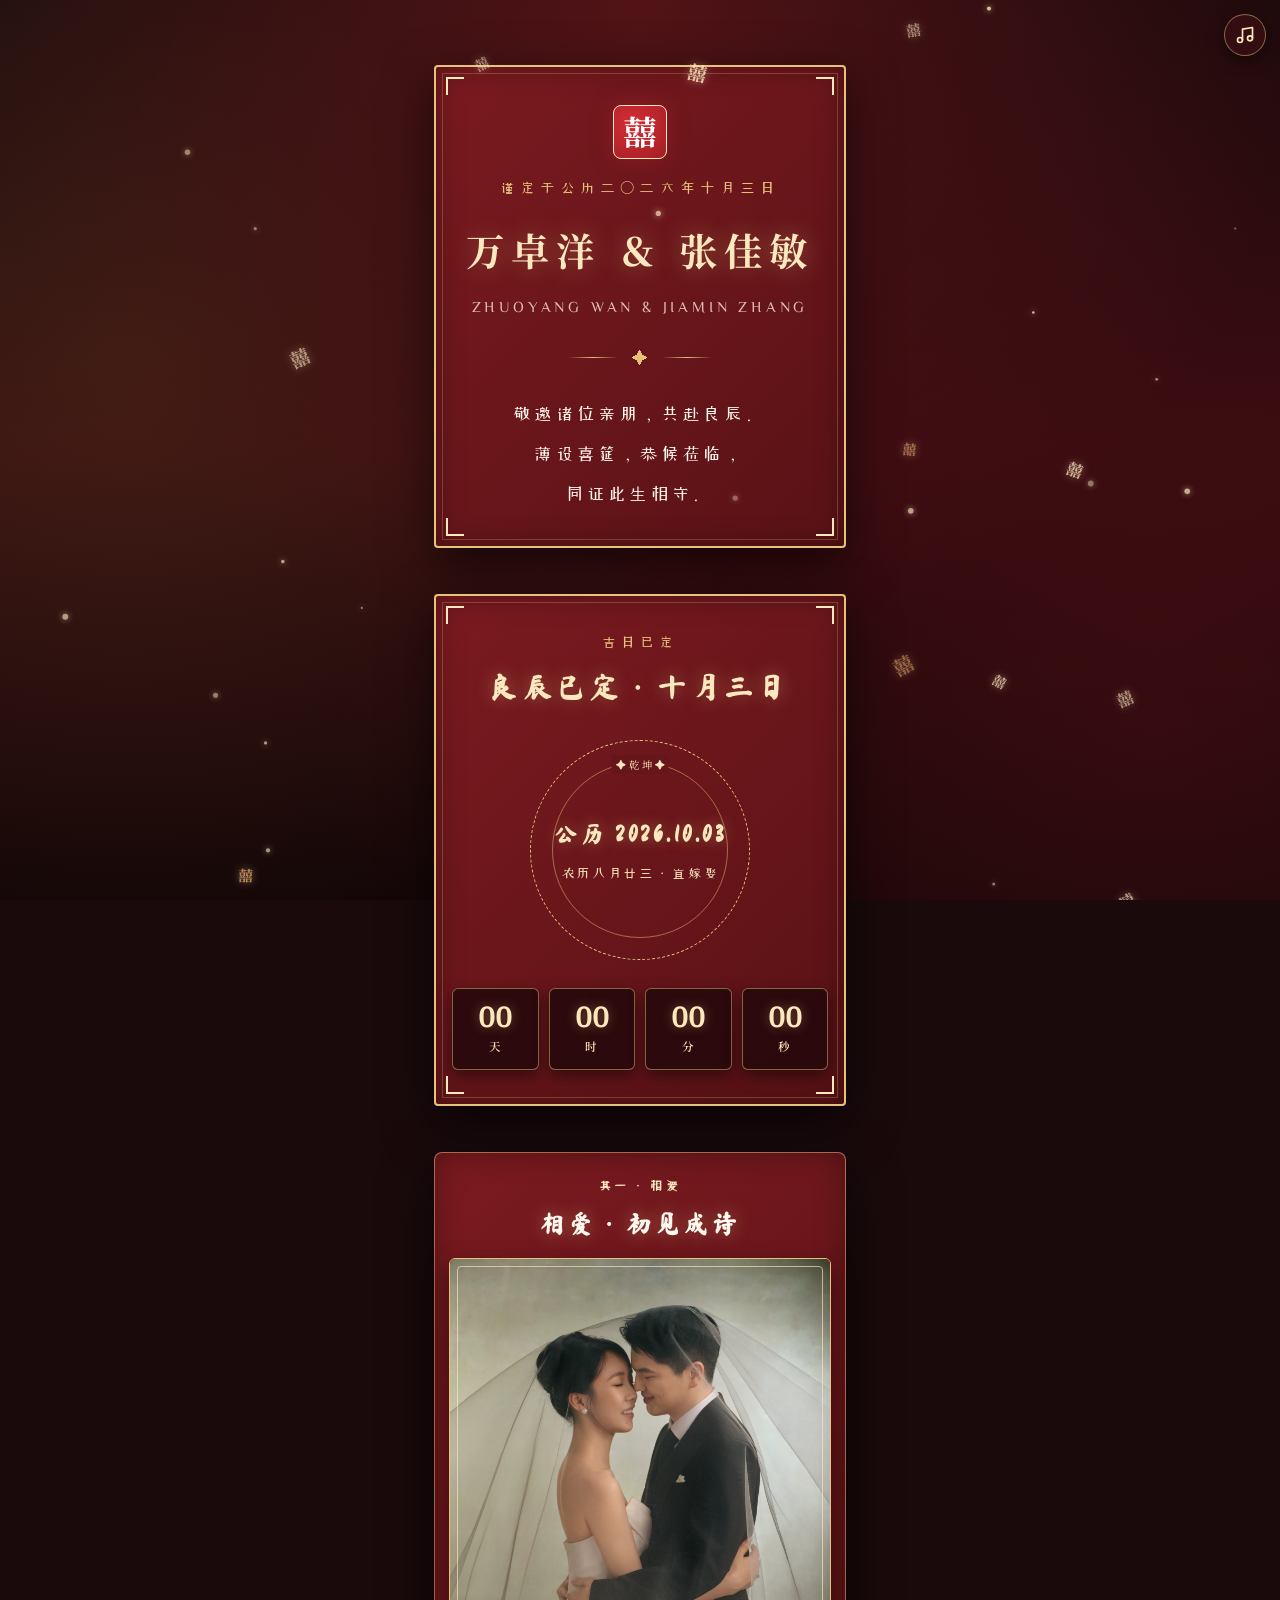
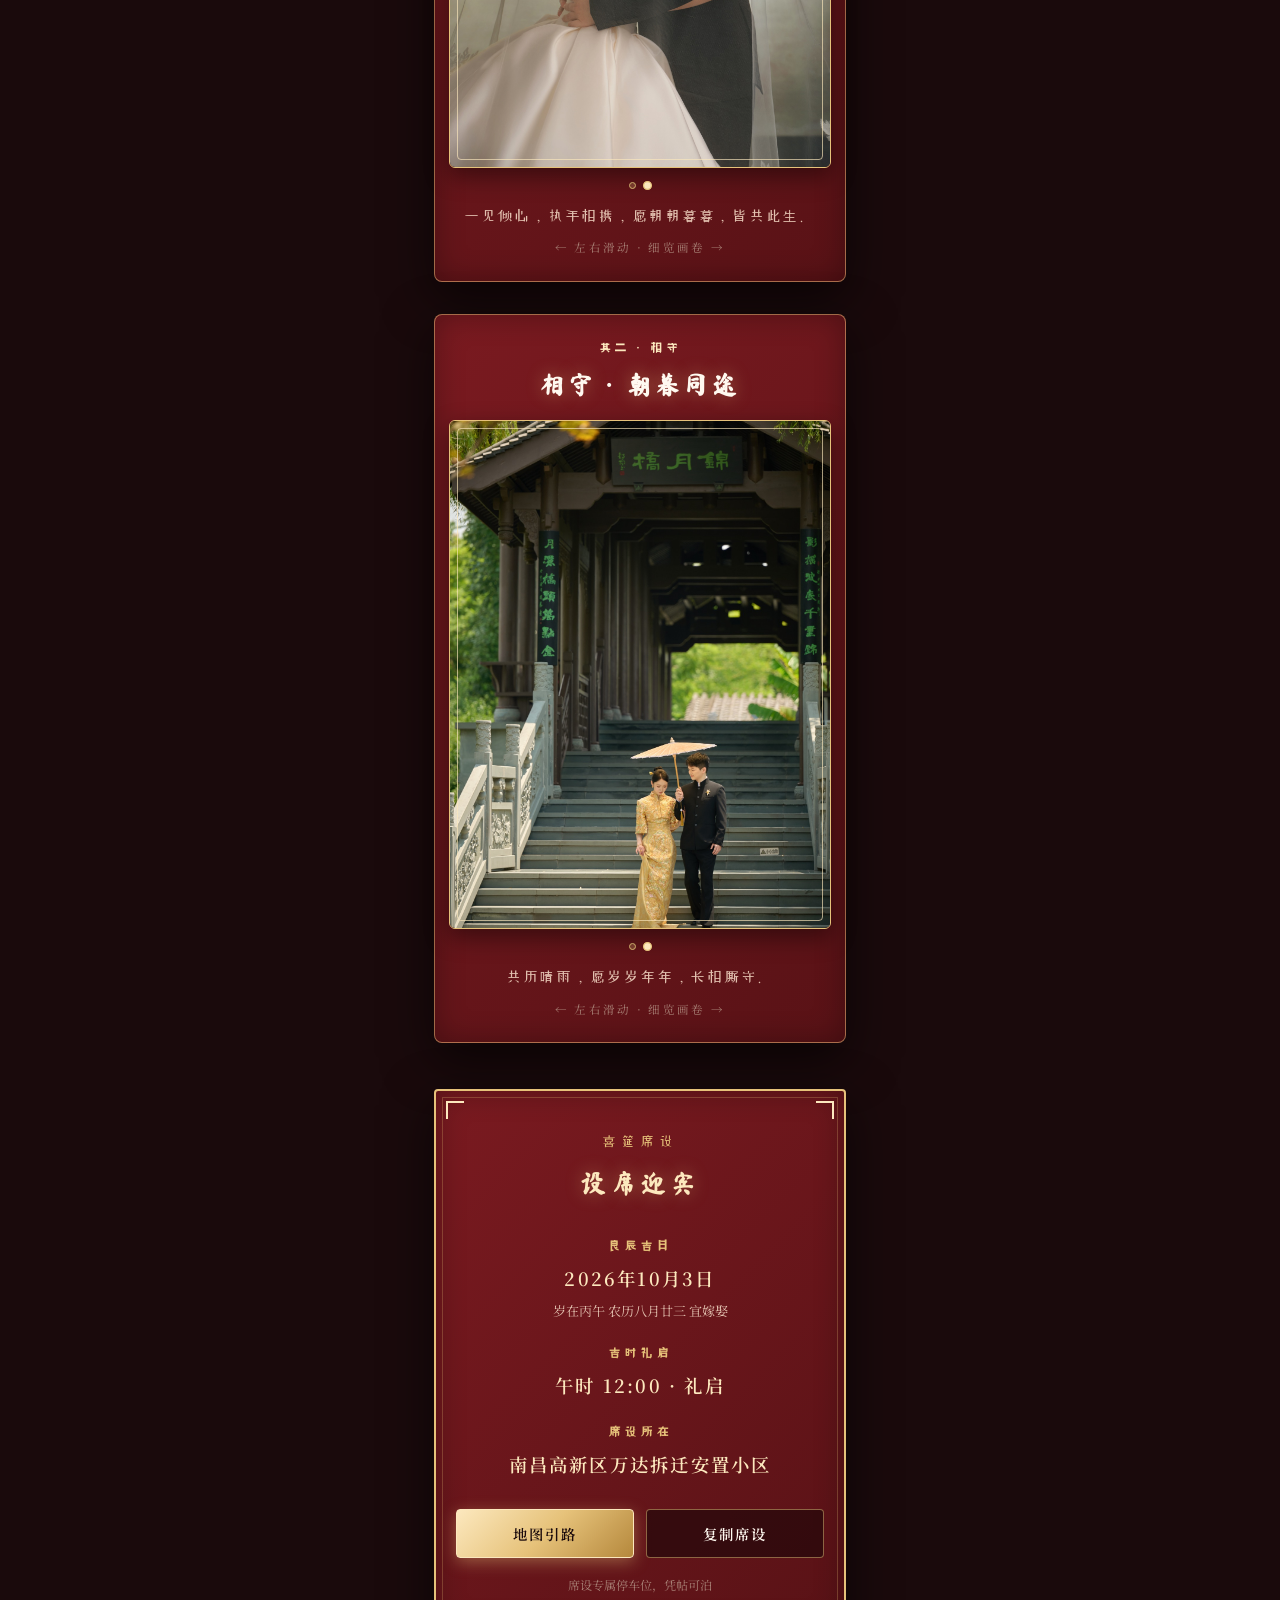
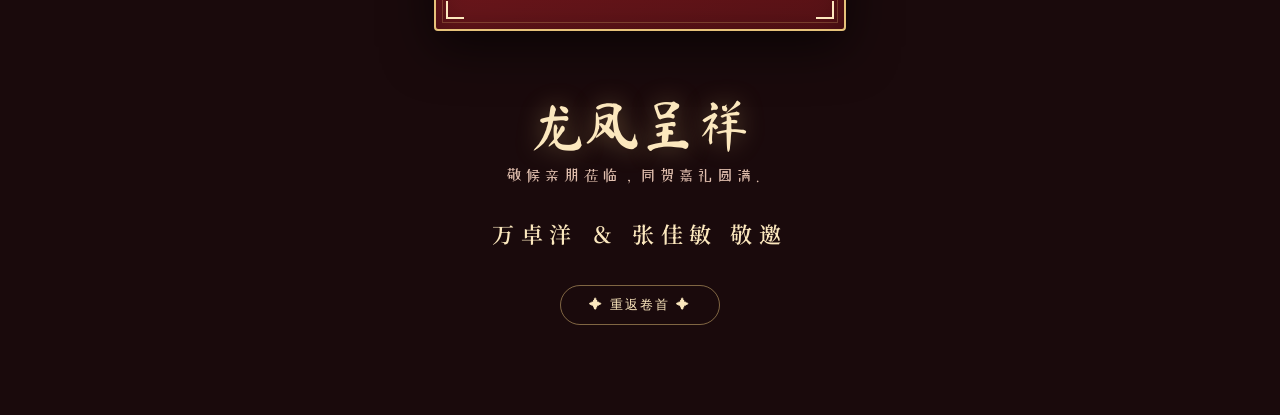
==== commit 5bdf0bad: "更新" ====
--- a/chinese.html
+++ b/chinese.html
@@ -8,14 +8,17 @@
   <meta name="format-detection" content="telephone=no">
   <title data-i18n="meta.title">婚礼邀请函 · 万卓洋 ＆ 张佳敏</title>
 
-  <!-- Preload Essential Hero Images -->
-  <link rel="preload" as="image" href="./src/assets/images/indoor/1.png">
-  <link rel="preload" as="image" href="./src/assets/images/golf/1.png">
-  <link rel="preload" as="image" href="./src/assets/images/golf/2.png">
-  <link rel="preload" as="image" href="./src/assets/images/pavilion/2.png">
-
-  <!-- Neo-Chinese Creative Palace & Fan Stylesheet -->
+  <!-- Preload Essential Gallery Images -->
+  <link rel="preload" as="image" href="./src/assets/images/相爱/1.jpg">
+  <link rel="preload" as="image" href="./src/assets/images/相守/1.jpg">
+
+  <!-- Neo-Chinese Palace & Vertical Gallery Stylesheet -->
   <link rel="stylesheet" href="./src/styles/theme-chinese.css">
+
+  <!-- AMap Security Config (密钥必须配置在 JS API 加载之前) -->
+  <script>
+    window._AMapSecurityConfig = { securityJsCode: "4c24a838766deb5f8fa157772c26a7fc" };
+  </script>
 </head>
 <body class="chinese-theme chinese-locked">
 
@@ -24,13 +27,8 @@
 
   <!-- Top Floating Nav Controls -->
   <nav class="chinese-nav-bar" aria-label="Quick Controls">
-    <div style="display: flex; gap: 6px;">
-      <a href="./french.html" class="chinese-nav-pill" data-i18n="nav.switchFrench">🍾 法式风</a>
-      <a href="./index.html" class="chinese-nav-pill" data-i18n="nav.switchFilm">🎞️ 电影风</a>
-    </div>
     <button class="chinese-music-btn" id="chineseMusicBtn" aria-label="Music Toggle">
-      <span class="music-icon">🎋</span>
-      <span data-i18n="nav.music">古韵雅乐</span>
+      <svg class="music-icon" viewBox="0 0 24 24" fill="none" stroke="currentColor" stroke-width="2" stroke-linecap="round" stroke-linejoin="round" aria-hidden="true"><path d="M9 18V5l12-2v13"/><circle cx="6" cy="18" r="3"/><circle cx="18" cy="16" r="3"/></svg>
     </button>
   </nav>
 
@@ -121,119 +119,61 @@
       </div>
     </section>
 
-    <!-- 03. CREATIVE ORIENTAL PHOTO EXHIBITION (3 大精选殿堂级画境) -->
+    <!-- 03. VERTICAL PHOTO SHOWCASES (相爱与相守) -->
     <section class="palace-gallery-flow">
 
-      <!-- 01. 故宫三交六椀菱花金窗主画 -->
-      <article class="palace-card" style="padding: 24px 14px 28px;">
-        <div class="fret-corner fret-tl"></div>
-        <div class="fret-corner fret-tr"></div>
-
-        <header class="gallery-section-header">
-          <div class="gallery-section-tag" data-i18n="gallery.sec1Tag"></div>
-          <h2 class="gallery-section-title" data-i18n="gallery.sec1Title"></h2>
-          <p class="gallery-section-quote" data-i18n="gallery.sec1Quote"></p>
+      <!-- Showcase 1: 相爱 · 初见成诗 -->
+      <article class="chateau-showcase-card" id="showcase1">
+        <header class="chateau-showcase-header">
+          <span class="showcase-tag" data-i18n="gallery.sec1Tag"></span>
+          <h2 class="showcase-title" data-i18n="gallery.sec1Title"></h2>
         </header>
 
-        <div class="lattice-window-frame">
-          <img class="lattice-window-img" src="./src/assets/images/indoor/1.png" alt="Grand Palace Lattice" loading="lazy" />
-          <div class="lattice-overlay-fret"></div>
-        </div>
+        <div class="showcase-photo-frame" role="group" aria-label="相爱照片轮播">
+          <img class="showcase-photo" src="./src/assets/images/相爱/1.jpg" alt="相爱照片 1" />
+          <img class="showcase-photo" src="./src/assets/images/相爱/2.jpg" alt="相爱照片 2" style="display: none;" />
+        </div>
+
+        <div class="showcase-dots" aria-hidden="true">
+          <span class="showcase-dot active"></span>
+          <span class="showcase-dot"></span>
+        </div>
+
+        <div class="showcase-quote" data-i18n="gallery.sec1Quote"></div>
+        <div class="showcase-swipe-hint" data-i18n="gallery.swipeHint"></div>
       </article>
 
-      <!-- 02. 江南园林 · 海棠景窗与圆月洞门对景 (同风格绿茵外景) -->
-      <article class="palace-card" style="padding: 24px 14px 28px;">
-        <div class="fret-corner fret-tl"></div>
-        <div class="fret-corner fret-tr"></div>
-
-        <header class="gallery-section-header">
-          <div class="gallery-section-tag" data-i18n="gallery.sec2Tag"></div>
-          <h2 class="gallery-section-title" data-i18n="gallery.sec2Title"></h2>
-          <p class="gallery-section-quote" data-i18n="gallery.sec2Quote"></p>
+      <!-- Showcase 2: 相守 · 朝暮同途 -->
+      <article class="chateau-showcase-card" id="showcase2">
+        <header class="chateau-showcase-header">
+          <span class="showcase-tag" data-i18n="gallery.sec2Tag"></span>
+          <h2 class="showcase-title" data-i18n="gallery.sec2Title"></h2>
         </header>
 
-        <div class="garden-duo-gates">
-          <!-- 圆月洞门 (Lawn Series 1) -->
-          <div class="moon-gate-card">
-            <img class="moon-gate-img" src="./src/assets/images/golf/1.png" alt="Moon Gate Garden View 1" loading="lazy" />
-          </div>
-
-          <!-- 八角海棠门 (Lawn Series 2) -->
-          <div class="begonia-gate-card">
-            <div class="begonia-gate-inner">
-              <img class="begonia-gate-img" src="./src/assets/images/golf/2.png" alt="Begonia Gate Garden View 2" loading="lazy" />
-            </div>
-          </div>
-        </div>
+        <div class="showcase-photo-frame" role="group" aria-label="相守照片轮播">
+          <img class="showcase-photo" src="./src/assets/images/相守/1.jpg" alt="相守照片 1" />
+          <img class="showcase-photo" src="./src/assets/images/相守/2.jpg" alt="相守照片 2" style="display: none;" />
+        </div>
+
+        <div class="showcase-dots" aria-hidden="true">
+          <span class="showcase-dot active"></span>
+          <span class="showcase-dot"></span>
+        </div>
+
+        <div class="showcase-quote" data-i18n="gallery.sec2Quote"></div>
+        <div class="showcase-swipe-hint" data-i18n="gallery.swipeHint"></div>
       </article>
 
-      <!-- 03. 宋代泥金折扇画 (水榭亭台大片) -->
-      <article class="palace-card" style="padding: 24px 14px 28px;">
-        <div class="fret-corner fret-tl"></div>
-        <div class="fret-corner fret-tr"></div>
-
-        <header class="gallery-section-header">
-          <div class="gallery-section-tag" data-i18n="gallery.sec3Tag"></div>
-          <h2 class="gallery-section-title" data-i18n="gallery.sec3Title"></h2>
-          <p class="gallery-section-quote" data-i18n="gallery.sec3Quote"></p>
-        </header>
-
-        <div class="fan-exhibition-wrapper">
-          <div class="fan-frame-arch">
-            <img class="fan-frame-img" src="./src/assets/images/pavilion/2.png" alt="Song Dynasty Fan Pavilion" style="object-position: center 76%; transform: scale(1.12);" loading="lazy" />
-          </div>
-          <div class="fan-tassel-hanger">
-            <div class="fan-tassel-bead"></div>
-            <div class="fan-tassel-line"></div>
-          </div>
-        </div>
-      </article>
-
-    </section>
-
-    <!-- 04. CEREMONY TIMETABLE (华堂六礼 · 古时辰时序) -->
-    <section class="palace-card">
+    </section>
+
+    <!-- 04. LOCATION & BANQUET (盛宴席设与地图) -->
+    <section class="palace-card location-card">
       <div class="fret-corner fret-tl"></div>
       <div class="fret-corner fret-tr"></div>
       <div class="fret-corner fret-bl"></div>
       <div class="fret-corner fret-br"></div>
 
-      <h2 class="compass-title" style="margin-bottom: 0;" data-i18n="ceremony.title"></h2>
-
-      <div class="ancient-hour-track">
-        <div class="ancient-hour-node">
-          <div class="ancient-hour-time" data-i18n="ceremony.t1Time"></div>
-          <div class="ancient-hour-name" data-i18n="ceremony.t1Name"></div>
-          <div class="ancient-hour-desc" data-i18n="ceremony.t1Desc"></div>
-        </div>
-
-        <div class="ancient-hour-node">
-          <div class="ancient-hour-time" data-i18n="ceremony.t2Time"></div>
-          <div class="ancient-hour-name" data-i18n="ceremony.t2Name"></div>
-          <div class="ancient-hour-desc" data-i18n="ceremony.t2Desc"></div>
-        </div>
-
-        <div class="ancient-hour-node">
-          <div class="ancient-hour-time" data-i18n="ceremony.t3Time"></div>
-          <div class="ancient-hour-name" data-i18n="ceremony.t3Name"></div>
-          <div class="ancient-hour-desc" data-i18n="ceremony.t3Desc"></div>
-        </div>
-
-        <div class="ancient-hour-node">
-          <div class="ancient-hour-time" data-i18n="ceremony.t4Time"></div>
-          <div class="ancient-hour-name" data-i18n="ceremony.t4Name"></div>
-          <div class="ancient-hour-desc" data-i18n="ceremony.t4Desc"></div>
-        </div>
-      </div>
-    </section>
-
-    <!-- 05. BANQUET LOCATION DETAILS (盛筵席设与引路) -->
-    <section class="palace-card">
-      <div class="fret-corner fret-tl"></div>
-      <div class="fret-corner fret-tr"></div>
-      <div class="fret-corner fret-bl"></div>
-      <div class="fret-corner fret-br"></div>
-
+      <div class="compass-tag" data-i18n="banquet.tag"></div>
       <h2 class="compass-title" style="font-size: 1.6rem;" data-i18n="banquet.title"></h2>
 
       <div class="banquet-info-grid">
@@ -253,10 +193,12 @@
           <span class="banquet-info-value" data-i18n="meta.venueName"></span>
         </div>
 
-        <div class="banquet-info-row">
-          <span class="banquet-info-label" data-i18n="banquet.addressLabel"></span>
-          <span class="banquet-info-value" data-i18n="meta.address"></span>
-        </div>
+      </div>
+
+      <!-- Embedded AMap Venue Map -->
+      <div class="chateau-map-frame" id="chineseMapFrame">
+        <div id="chineseMap" class="chateau-map-canvas" role="img" aria-label="婚礼场地地图"></div>
+        <div class="chateau-map-caption" data-i18n="banquet.mapCaption"></div>
       </div>
 
       <div class="banquet-btn-row">
@@ -267,7 +209,7 @@
       <div style="font-size: 0.76rem; color: var(--ch-text-subtle); margin-top: 16px;" data-i18n="banquet.tip"></div>
     </section>
 
-    <!-- 06. CLOSING & WISHES (尾声与回顶) -->
+    <!-- 05. CLOSING & WISHES (尾声与回顶) -->
     <footer class="palace-closing-footer">
       <div class="footer-dragon-phoenix" data-i18n="footer.dragonPhoenix"></div>
       <p class="footer-auspicious-wish" data-i18n="footer.blessing"></p>
--- a/src/styles/theme-chinese.css
+++ b/src/styles/theme-chinese.css
@@ -1,4 +1,4 @@
-/* Neo-Chinese Creative Palace & Fan Exhibition Theme - 故宫折扇·月洞门·金石画境 */
+/* Neo-Chinese Creative Palace & Vertical Gallery Theme - 金石画境 */
 @import url('https://fonts.googleapis.com/css2?family=Ma+Shan+Zheng&family=Noto+Serif+SC:wght@300;400;600;700;900&family=ZCOOL+XiaoWei&display=swap');
 
 :root {
@@ -289,13 +289,13 @@
   left: 14px;
   right: 14px;
   display: flex;
-  justify-content: space-between;
+  justify-content: flex-end;
   align-items: center;
   z-index: 100;
   pointer-events: none;
 }
 
-.chinese-nav-pill, .chinese-music-btn {
+.chinese-music-btn {
   pointer-events: auto;
   display: inline-flex;
   align-items: center;
@@ -317,18 +317,32 @@
   cursor: pointer;
 }
 
-.chinese-nav-pill:active, .chinese-music-btn:active {
+.chinese-music-btn:active {
   transform: scale(0.96);
   background: rgba(80, 20, 26, 0.95);
 }
 
 .chinese-music-btn .music-icon {
-  color: var(--ch-gold-bright);
-  font-size: 0.9rem;
+  width: 20px;
+  height: 20px;
+  display: block;
+  color: var(--ch-gold-bright);
+  animation: spinMusic 3s linear infinite;
+  animation-play-state: paused;
+}
+
+/* Circular icon-only music toggle */
+.chinese-music-btn {
+  width: 42px;
+  height: 42px;
+  padding: 0;
+  justify-content: center;
+  border-radius: 50%;
+  flex-shrink: 0;
 }
 
 .chinese-music-btn.playing .music-icon {
-  animation: spinMusic 3s linear infinite;
+  animation-play-state: running;
 }
 
 @keyframes spinMusic {
@@ -587,285 +601,121 @@
 }
 
 /* ===================================================
-   03. CREATIVE ORIENTAL PHOTO EXHIBITION (4套顶级创意形制)
+   03. VERTICAL PHOTO SHOWCASES (相爱与相守)
    =================================================== */
 .palace-gallery-flow {
   display: flex;
   flex-direction: column;
-  gap: 48px;
-}
-
-.gallery-section-header {
+  gap: 32px;
+}
+
+.chateau-showcase-card {
+  position: relative;
+  background: linear-gradient(135deg, #7A1A20 0%, #591216 100%);
+  border-radius: 8px;
+  border: 1px solid var(--ch-border-gold);
+  padding: 16px 14px 22px;
+  box-shadow: var(--shadow-decree);
+}
+
+.chateau-showcase-header {
   text-align: center;
-  margin-bottom: 18px;
-}
-
-.gallery-section-tag {
-  font-family: var(--font-xiaowei);
-  font-size: 0.8rem;
-  letter-spacing: 0.35em;
-  color: var(--ch-gold-pure);
+  margin-bottom: 12px;
+}
+
+.showcase-tag {
+  font-family: var(--font-xiaowei);
+  font-size: 0.74rem;
+  letter-spacing: 0.3em;
+  color: var(--ch-gold-bright);
   font-weight: 600;
 }
 
-.gallery-section-title {
+.showcase-title {
   font-family: var(--font-calligraphy);
-  font-size: 1.9rem;
+  font-size: 1.55rem;
   letter-spacing: 0.15em;
-  color: var(--ch-gold-bright);
+  color: var(--ch-text-ivory);
   text-shadow: 0 0 18px var(--ch-gold-glow);
   margin-top: 2px;
 }
 
-.gallery-section-quote {
-  font-family: var(--font-xiaowei);
-  font-size: 0.92rem;
-  letter-spacing: 0.15em;
-  color: var(--ch-text-muted);
-  line-height: 1.8;
-  margin-top: 6px;
-  padding: 0 12px;
-}
-
-/* --- 创意形制 1：故宫三交六椀菱花金窗主画 --- */
-.lattice-window-frame {
+/* Vertical photo frame, matching the French showcase layout. */
+.showcase-photo-frame {
   position: relative;
   width: 100%;
-  aspect-ratio: 4/5;
+  aspect-ratio: 3 / 4;
   border-radius: 6px;
   overflow: hidden;
-  border: 3px solid var(--ch-gold-pure);
-  box-shadow: var(--shadow-art), inset 0 0 25px rgba(0, 0, 0, 0.6);
+  border: 1px solid var(--ch-gold-pure);
+  box-shadow: 0 8px 25px rgba(0, 0, 0, 0.45);
   background: #3A0C10;
-}
-
-.lattice-window-img {
+  cursor: pointer;
+  touch-action: pan-y;
+  user-select: none;
+}
+
+.showcase-photo-frame::after {
+  content: "";
+  position: absolute;
+  inset: 7px;
+  border: 1px solid rgba(252, 232, 190, 0.65);
+  border-radius: 4px;
+  pointer-events: none;
+}
+
+.showcase-photo {
+  position: absolute;
+  inset: 0;
   width: 100%;
   height: 100%;
   object-fit: cover;
+  transition: opacity 0.8s ease, transform 6s ease;
   display: block;
 }
 
-.lattice-overlay-fret {
-  position: absolute;
-  inset: 8px;
-  border: 1px dashed var(--ch-gold-pure);
-  pointer-events: none;
-}
-
-/* --- 创意形制 2：宋代泥金折扇画 (Song Dynasty Folding Fan) --- */
-.fan-exhibition-wrapper {
-  position: relative;
-  width: 100%;
-  padding: 16px 0;
-  display: flex;
-  flex-direction: column;
-  align-items: center;
-}
-
-.fan-frame-arch {
-  position: relative;
-  width: 100%;
-  aspect-ratio: 16/10;
-  border-radius: 180px 180px 30px 30px;
-  overflow: hidden;
-  border: 2.5px solid var(--ch-gold-pure);
-  box-shadow: 0 14px 45px rgba(0, 0, 0, 0.7);
-  background: #3A0C10;
-}
-
-.fan-frame-img {
-  width: 100%;
-  height: 100%;
-  object-fit: cover;
-  display: block;
-}
-
-.fan-tassel-hanger {
-  margin-top: 10px;
-  display: flex;
-  flex-direction: column;
-  align-items: center;
-}
-
-.fan-tassel-bead {
-  width: 12px;
-  height: 12px;
+.showcase-dots {
+  display: flex;
+  justify-content: center;
+  gap: 8px;
+  margin: 14px 0 10px;
+}
+
+.showcase-dot {
+  width: 7px;
+  height: 7px;
   border-radius: 50%;
-  background: var(--ch-cinnabar);
-  border: 1.5px solid var(--ch-gold-bright);
-}
-
-.fan-tassel-line {
-  width: 2px;
-  height: 16px;
-  background: var(--ch-gold-pure);
-}
-
-/* --- 创意形制 3：江南园林 · 海棠景窗与圆月洞门对景 --- */
-.garden-duo-gates {
-  display: grid;
-  grid-template-columns: 1fr 1fr;
-  gap: 14px;
-}
-
-/* 圆月洞门 (Moon Gate) */
-.moon-gate-card {
-  position: relative;
-  width: 100%;
-  aspect-ratio: 1/1;
-  border-radius: 50%;
-  overflow: hidden;
-  border: 3px solid var(--ch-gold-pure);
-  box-shadow: var(--shadow-art);
-  background: #3A0C10;
-}
-
-.moon-gate-img {
-  width: 100%;
-  height: 100%;
-  object-fit: cover;
-  display: block;
-}
-
-/* 八角海棠景窗 (Begonia Gate) */
-.begonia-gate-card {
-  position: relative;
-  width: 100%;
-  aspect-ratio: 1/1;
-  border-radius: 12px;
-  overflow: hidden;
-  border: 2px solid var(--ch-gold-pure);
-  box-shadow: var(--shadow-art);
-  background: #3A0C10;
-  transform: rotate(45deg);
-  margin: 10px 0;
-}
-
-.begonia-gate-inner {
-  width: 140%;
-  height: 140%;
-  position: absolute;
-  top: -20%;
-  left: -20%;
-  transform: rotate(-45deg);
-}
-
-.begonia-gate-img {
-  width: 100%;
-  height: 100%;
-  object-fit: cover;
-  display: block;
-}
-
-/* --- 创意形制 4：岁岁长情 · 龙凤呈祥双联立轴挂卷 (Twin Silk Brocades) --- */
-.twin-scrolls-grid {
-  display: grid;
-  grid-template-columns: 1fr 1fr;
-  gap: 14px;
-}
-
-.twin-scroll-item {
-  position: relative;
-  background: linear-gradient(135deg, #7A1A20 0%, #541115 100%);
-  border: 1.5px solid var(--ch-gold-pure);
-  border-radius: 4px;
-  padding: 10px 8px 16px;
-  box-shadow: var(--shadow-art);
-  display: flex;
-  flex-direction: column;
-  align-items: center;
-}
-
-.twin-scroll-photo-box {
-  width: 100%;
-  aspect-ratio: 3/4;
-  border-radius: 3px;
-  overflow: hidden;
-  border: 1px solid var(--ch-border-gold);
-}
-
-.twin-scroll-img {
-  width: 100%;
-  height: 100%;
-  object-fit: cover;
-  display: block;
-}
-
-.twin-scroll-caption {
-  font-family: var(--font-xiaowei);
-  font-size: 0.8rem;
+  background: var(--ch-border-gold-subtle);
+  border: 1px solid var(--ch-gold-pure);
+  transition: all 0.3s ease;
+}
+
+.showcase-dot.active {
+  background: var(--ch-gold-bright);
+  transform: scale(1.3);
+}
+
+.showcase-quote {
+  text-align: center;
+  font-family: var(--font-xiaowei);
+  font-size: 0.92rem;
+  letter-spacing: 0.12em;
+  color: var(--ch-text-muted);
+  line-height: 1.8;
+  padding: 4px 10px;
+  white-space: pre-line;
+}
+
+.showcase-swipe-hint {
+  font-size: 0.72rem;
   letter-spacing: 0.2em;
-  color: var(--ch-text-gold);
-  margin-top: 8px;
-  white-space: nowrap;
+  color: var(--ch-text-subtle);
+  text-align: center;
+  margin-top: 4px;
 }
 
 /* ===================================================
-   04. CEREMONY TIMETABLE (华堂六礼 · 古时辰时序)
-   =================================================== */
-.ancient-hour-track {
-  display: flex;
-  flex-direction: column;
-  gap: 26px;
-  margin-top: 28px;
-  position: relative;
-  padding-left: 28px;
-  text-align: left;
-}
-
-.ancient-hour-track::before {
-  content: "";
-  position: absolute;
-  top: 10px;
-  bottom: 10px;
-  left: 8px;
-  width: 1.5px;
-  background: linear-gradient(180deg, var(--ch-gold-bright), var(--ch-gold-deep), var(--ch-border-gold-subtle));
-}
-
-.ancient-hour-node {
-  position: relative;
-}
-
-.ancient-hour-node::before {
-  content: "囍";
-  position: absolute;
-  left: -28px;
-  top: 2px;
-  width: 18px;
-  height: 18px;
-  color: var(--ch-gold-bright);
-  font-size: 0.85rem;
-  font-weight: 700;
-  text-shadow: 0 0 8px var(--ch-gold-bright);
-}
-
-.ancient-hour-time {
-  font-family: var(--font-xiaowei);
-  font-size: 1.15rem;
-  font-weight: 700;
-  color: var(--ch-gold-bright);
-  letter-spacing: 0.1em;
-}
-
-.ancient-hour-name {
-  font-size: 1.02rem;
-  font-weight: 600;
-  letter-spacing: 0.15em;
-  color: var(--ch-text-ivory);
-  margin-top: 2px;
-}
-
-.ancient-hour-desc {
-  font-size: 0.82rem;
-  color: var(--ch-text-muted);
-  margin-top: 2px;
-  line-height: 1.6;
-}
-
-/* ===================================================
-   05. BANQUET DETAILS (盛筵席设与引路)
+   04. LOCATION & BANQUET (盛宴席设与地图)
    =================================================== */
 .banquet-info-grid {
   display: flex;
@@ -898,6 +748,58 @@
 .banquet-info-sub {
   font-size: 0.82rem;
   color: var(--ch-text-muted);
+}
+
+/* Embedded AMap venue frame, styled for the Chinese palette. */
+.chateau-map-frame {
+  margin: 0 0 28px;
+  padding: 6px;
+  border-radius: 16px;
+  background: linear-gradient(135deg, rgba(250, 246, 239, 0.12), rgba(230, 194, 122, 0.16));
+  border: 1px solid var(--ch-border-gold);
+  box-shadow:
+    0 10px 26px rgba(0, 0, 0, 0.35),
+    inset 0 0 0 1px rgba(255, 249, 240, 0.18);
+  cursor: pointer;
+}
+
+.chateau-map-canvas {
+  width: 100%;
+  aspect-ratio: 16 / 9;
+  max-height: 220px;
+  border-radius: 11px;
+  overflow: hidden;
+  background: rgba(245, 237, 224, 0.18);
+  pointer-events: none;
+}
+
+.chateau-map-caption {
+  padding: 8px 4px 4px;
+  font-size: 0.72rem;
+  letter-spacing: 0.2em;
+  color: var(--ch-gold-bright);
+  font-family: var(--font-serif-cn);
+}
+
+.chateau-map-marker {
+  width: 20px;
+  height: 20px;
+  border-radius: 50% 50% 50% 0;
+  transform: rotate(-45deg);
+  background: radial-gradient(circle at 32% 30%, var(--ch-gold-bright), var(--ch-gold-deep));
+  border: 2px solid #fff;
+  box-shadow: 0 4px 12px rgba(181, 136, 60, 0.45);
+  display: flex;
+  align-items: center;
+  justify-content: center;
+}
+
+.chateau-map-marker span {
+  transform: rotate(45deg);
+  color: var(--ch-cinnabar);
+  font-size: 0.6rem;
+  font-weight: 700;
+  line-height: 1;
 }
 
 .banquet-btn-row {
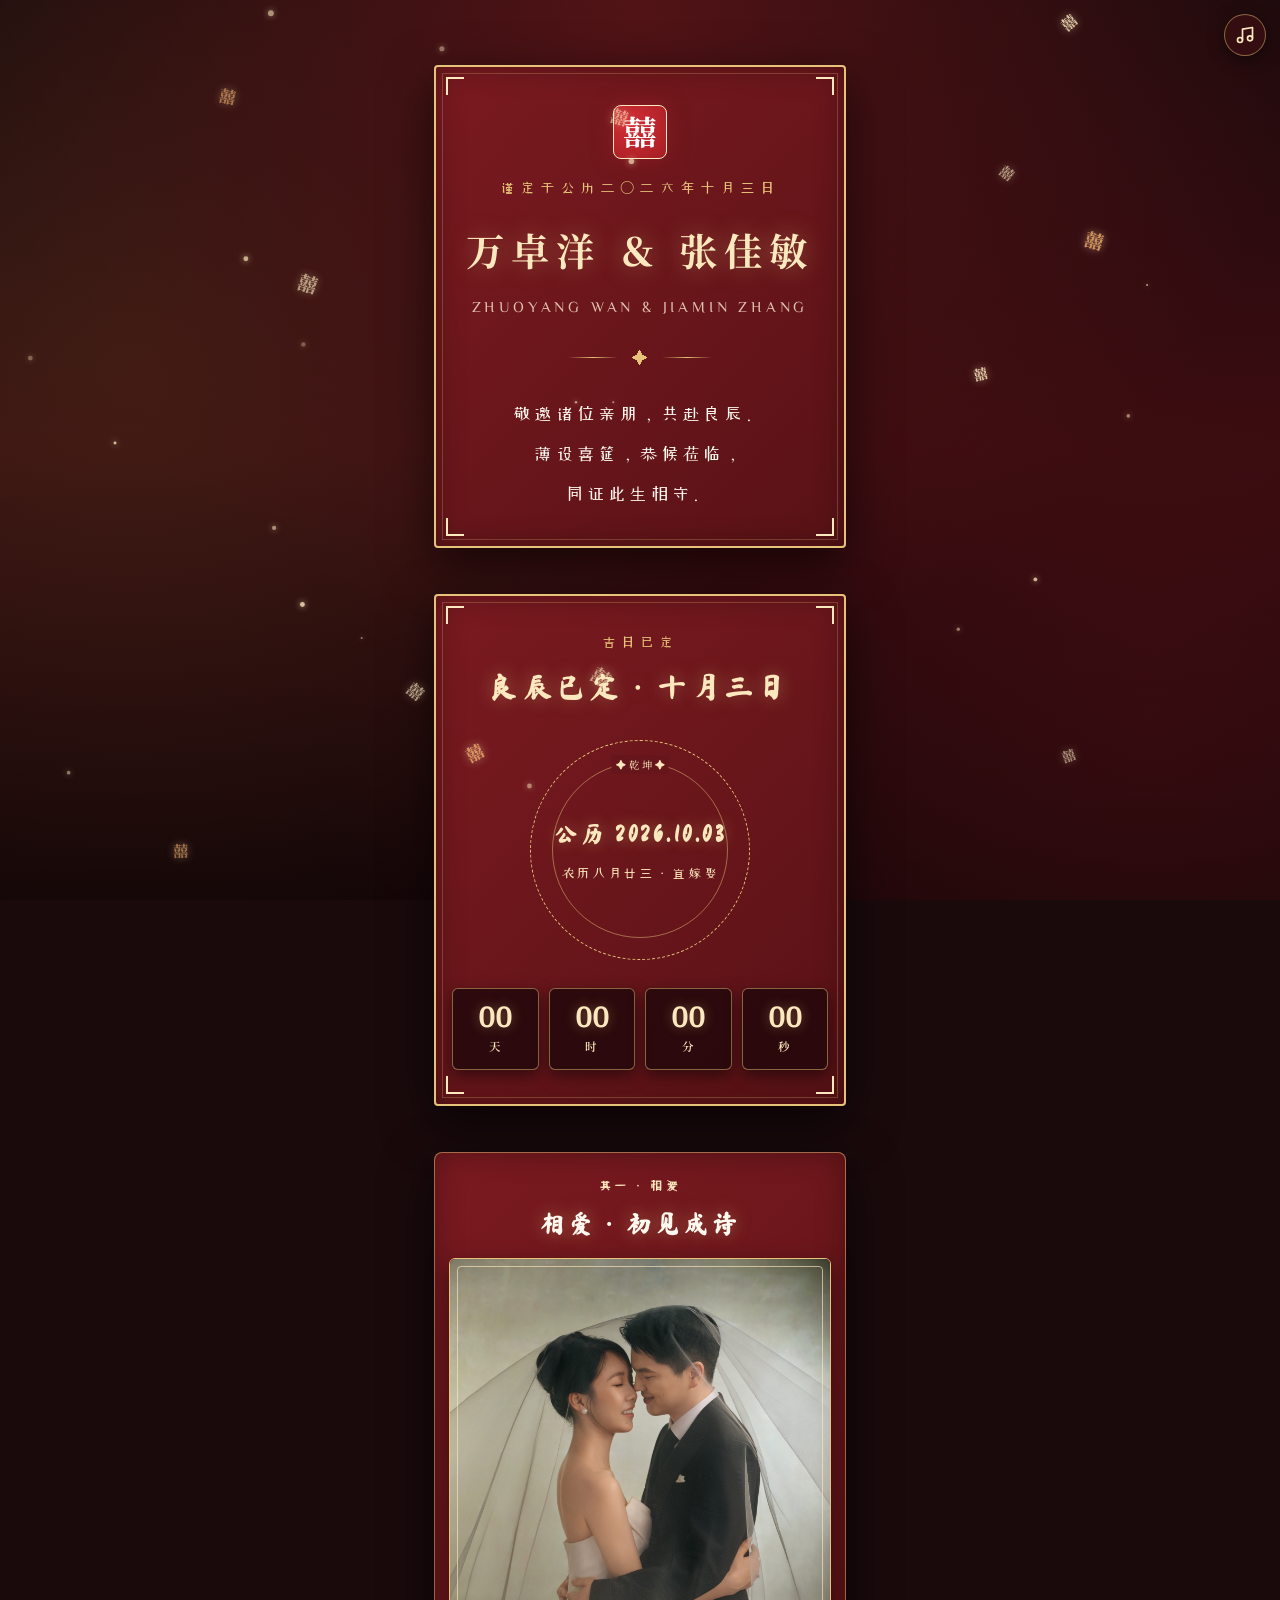
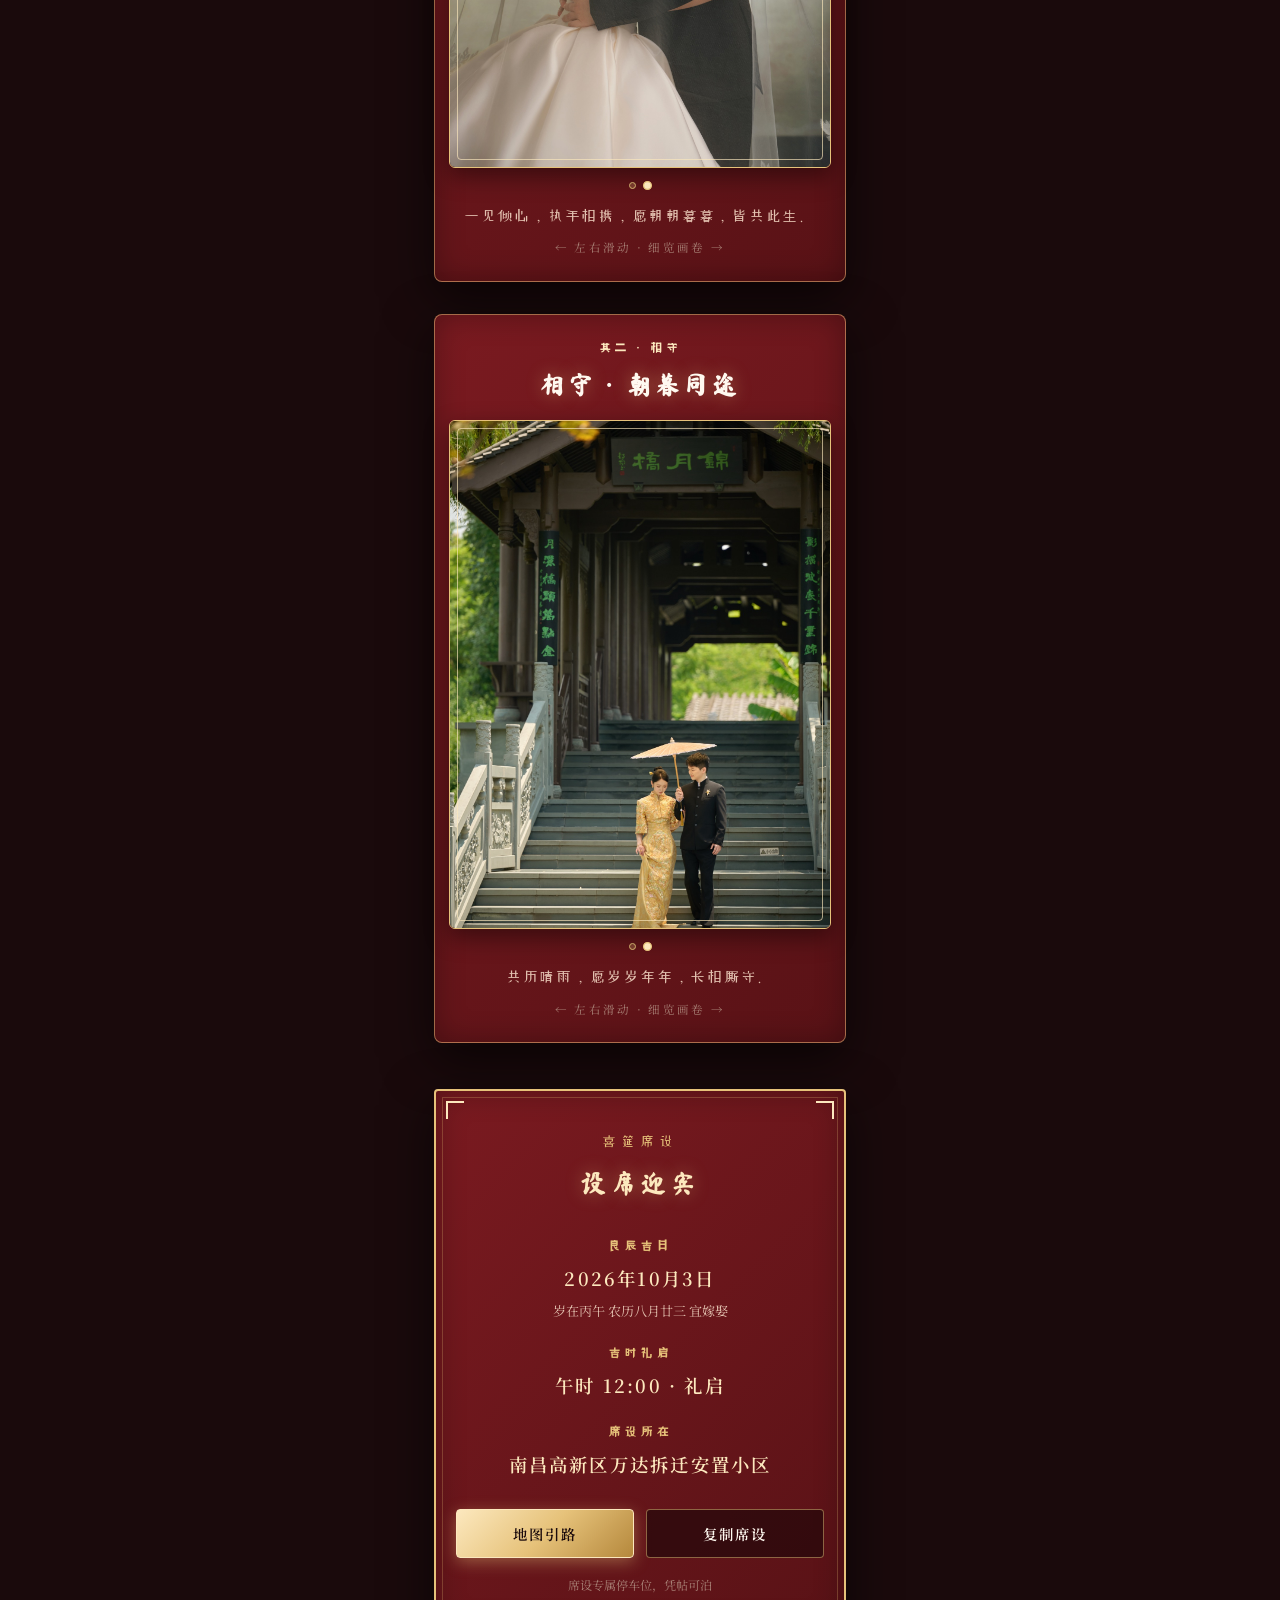
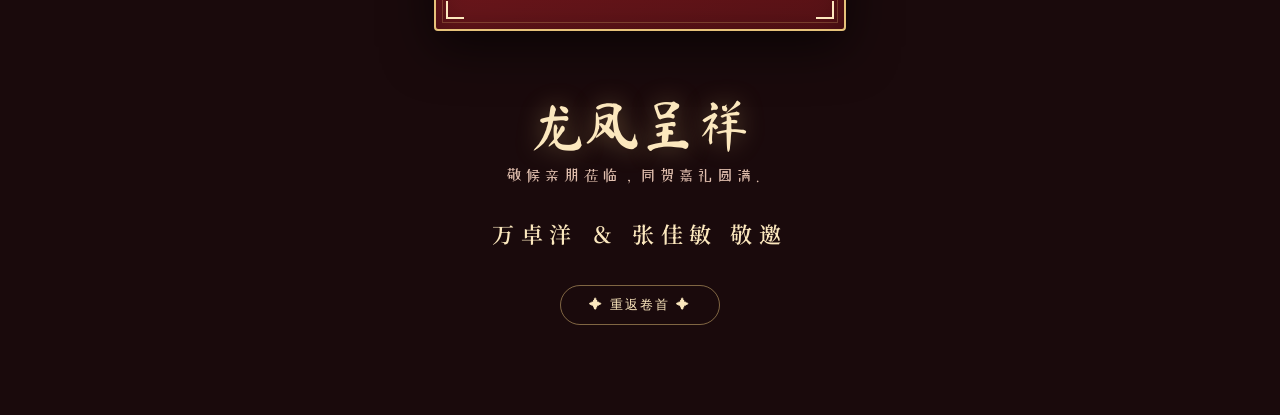
==== commit d3305da6: "更新" ====
--- a/chinese.html
+++ b/chinese.html
@@ -19,8 +19,65 @@
   <script>
     window._AMapSecurityConfig = { securityJsCode: "4c24a838766deb5f8fa157772c26a7fc" };
   </script>
+
+  <!-- Inline so the loading layer appears before theme assets finish loading. -->
+  <style>
+    #pageLoader {
+      position: fixed;
+      inset: 0;
+      z-index: 30000;
+      display: grid;
+      place-items: center;
+      background: #1a0a0c;
+      color: #e6c27a;
+      opacity: 1;
+      visibility: visible;
+      transition: opacity 0.28s ease, visibility 0.28s ease;
+    }
+
+    #pageLoader.is-hidden {
+      opacity: 0;
+      visibility: hidden;
+      pointer-events: none;
+    }
+
+    #pageLoader .page-loader-inner {
+      display: grid;
+      justify-items: center;
+      gap: 14px;
+      font-family: serif;
+      letter-spacing: 0.22em;
+      font-size: 0.68rem;
+    }
+
+    #pageLoader .page-loader-ring {
+      width: 42px;
+      height: 42px;
+      border: 2px solid rgba(230, 194, 122, 0.22);
+      border-top-color: currentColor;
+      border-radius: 50%;
+      animation: pageLoaderSpin 0.9s linear infinite;
+    }
+
+    @keyframes pageLoaderSpin {
+      to { transform: rotate(360deg); }
+    }
+  </style>
 </head>
 <body class="chinese-theme chinese-locked">
+
+  <div
+    id="pageLoader"
+    role="status"
+    aria-live="polite"
+    aria-label="正在加载请帖"
+    data-critical="./src/assets/images/相爱/1.jpg,./src/assets/images/相守/1.jpg"
+  >
+    <div class="page-loader-inner">
+      <div class="page-loader-ring" aria-hidden="true"></div>
+      <span>正在展开请帖 · PLEASE WAIT</span>
+    </div>
+  </div>
 
   <!-- Fullscreen "天降吉囍" Falling Character Physics Canvas -->
   <canvas id="xiCanvas" style="position: fixed; inset: 0; width: 100%; height: 100%; pointer-events: none; z-index: 999;" aria-hidden="true"></canvas>
@@ -221,6 +278,7 @@
   </main>
 
   <!-- Lightweight Neo-Chinese JavaScript Bundle -->
+  <script src="./src/scripts/page-loader.js"></script>
   <script src="./src/scripts/chinese-bundle.js"></script>
 </body>
 </html>
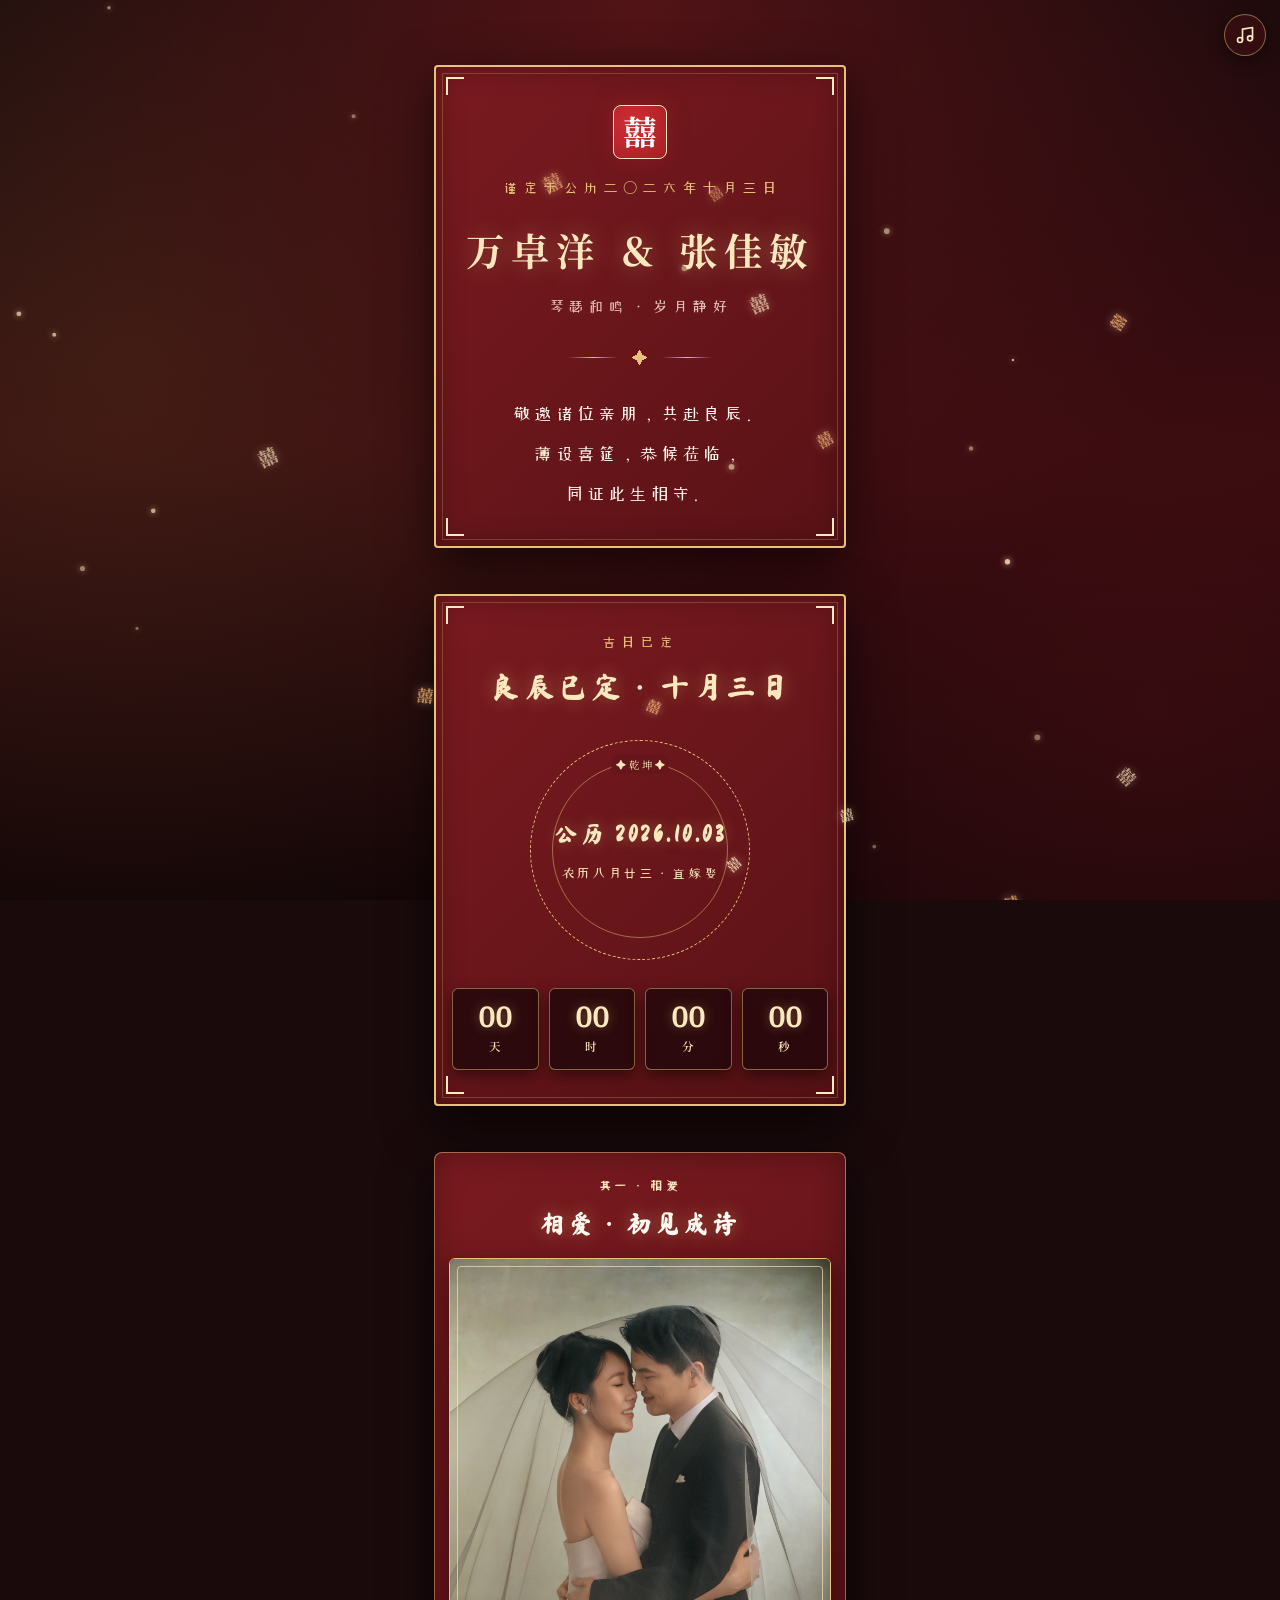
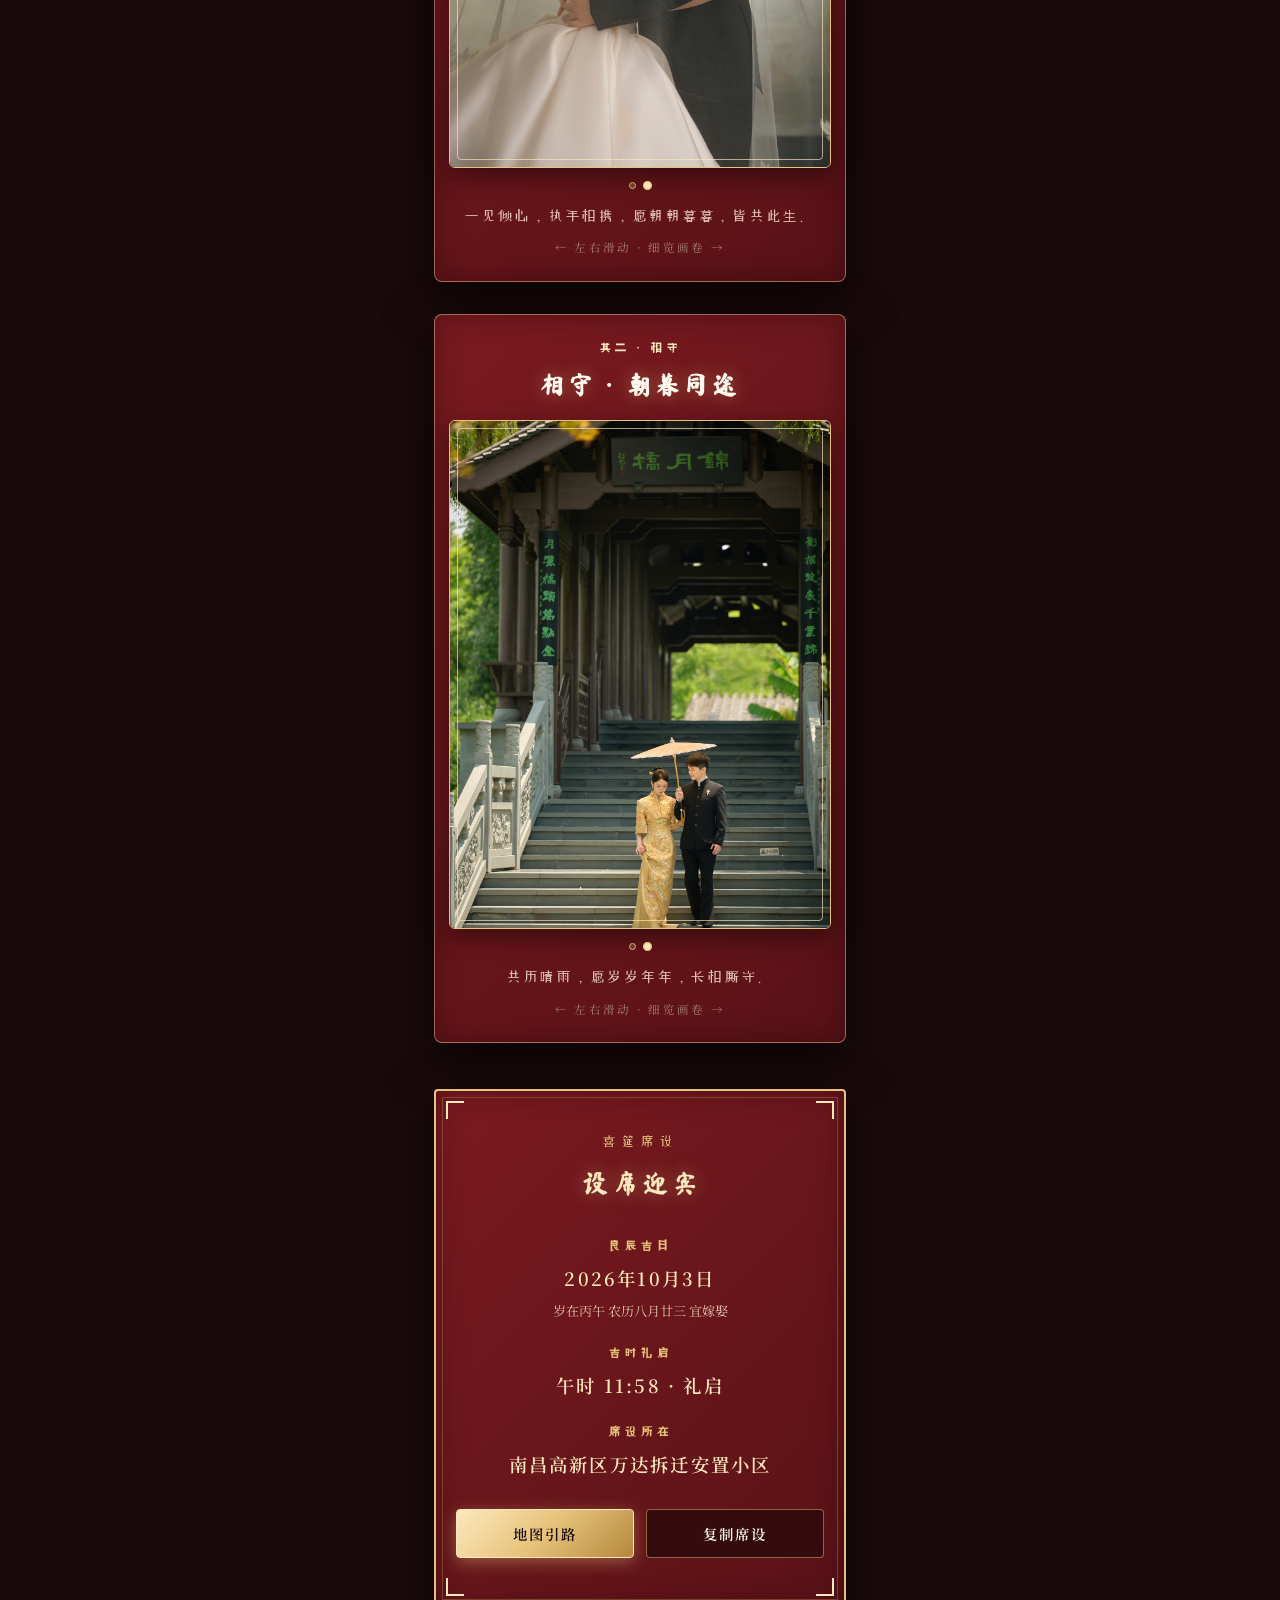
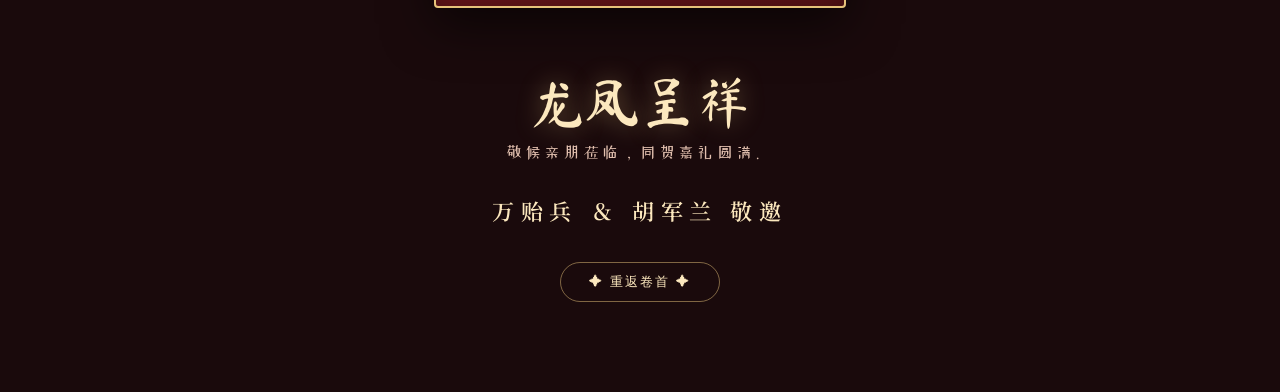
==== commit c6951a68: "更新" ====
--- a/chinese.html
+++ b/chinese.html
@@ -13,7 +13,7 @@
   <link rel="preload" as="image" href="./src/assets/images/相守/1.jpg">
 
   <!-- Neo-Chinese Palace & Vertical Gallery Stylesheet -->
-  <link rel="stylesheet" href="./src/styles/theme-chinese.css">
+  <link rel="stylesheet" href="./src/styles/theme-chinese.css?v=5">
 
   <!-- AMap Security Config (密钥必须配置在 JS API 加载之前) -->
   <script>
@@ -277,8 +277,19 @@
 
   </main>
 
+  <!-- Map Navigation Action Sheet (导航应用选择) -->
+  <div class="nav-sheet-overlay" id="navSheetOverlay">
+    <div class="nav-sheet" role="dialog" aria-modal="true" aria-labelledby="navSheetTitle">
+      <div class="nav-sheet-title" id="navSheetTitle" data-i18n="nav.sheetTitle"></div>
+      <button class="nav-sheet-option" id="navOptAmap" data-i18n="nav.optAmap"></button>
+      <button class="nav-sheet-option" id="navOptBaidu" data-i18n="nav.optBaidu"></button>
+      <button class="nav-sheet-option" id="navOptSystem" data-i18n="nav.optSystem"></button>
+      <button class="nav-sheet-cancel" id="navOptCancel" data-i18n="nav.optCancel"></button>
+    </div>
+  </div>
+
   <!-- Lightweight Neo-Chinese JavaScript Bundle -->
   <script src="./src/scripts/page-loader.js"></script>
-  <script src="./src/scripts/chinese-bundle.js"></script>
+  <script src="./src/scripts/chinese-bundle.js?v=6"></script>
 </body>
 </html>
--- a/src/styles/theme-chinese.css
+++ b/src/styles/theme-chinese.css
@@ -422,10 +422,13 @@
 
 .palace-lead-title {
   font-family: var(--font-xiaowei);
-  font-size: 0.9rem;
+  /* Use viewport units instead of CSS division for older iOS Safari support. */
+  font-size: min(0.9rem, 3.6vw);
   letter-spacing: 0.35em;
   color: var(--ch-gold-pure);
   margin-bottom: 12px;
+  white-space: nowrap;
+  text-indent: 0.35em; /* 抵消 letter-spacing 造成的右侧视觉偏移，保持居中 */
 }
 
 .palace-couple-names {
@@ -488,11 +491,14 @@
 
 .compass-title {
   font-family: var(--font-calligraphy);
-  font-size: 1.8rem;
+  /* Keep the long date title on one line; vw sizing avoids CSS division parsing issues. */
+  font-size: min(1.8rem, 6vw);
   letter-spacing: 0.15em;
   color: var(--ch-gold-bright);
   text-shadow: 0 0 18px var(--ch-gold-glow);
   margin-bottom: 26px;
+  white-space: nowrap;
+  text-indent: 0.15em; /* 抵消 letter-spacing 尾隙，保持视觉居中 */
 }
 
 .compass-dial-box {
@@ -842,6 +848,89 @@
   transform: scale(0.97);
 }
 
+/* Navigation App Chooser (选择高德、百度或系统默认地图) */
+.nav-sheet-overlay {
+  position: fixed;
+  inset: 0;
+  z-index: 300;
+  background: rgba(26, 10, 12, 0.62);
+  display: none;
+  align-items: flex-end;
+  justify-content: center;
+}
+
+.nav-sheet-overlay.open {
+  display: flex;
+  animation: navFadeIn 0.2s ease;
+}
+
+@keyframes navFadeIn {
+  from { opacity: 0; }
+  to { opacity: 1; }
+}
+
+.nav-sheet {
+  width: 100%;
+  max-width: 460px;
+  margin: 0 14px calc(12px + var(--sab));
+  background: linear-gradient(145deg, var(--ch-bg-decree-inner), var(--ch-bg-crimson));
+  border: 1px solid var(--ch-border-gold);
+  border-radius: 16px;
+  padding: 16px 16px 14px;
+  box-shadow: 0 16px 42px rgba(0, 0, 0, 0.58), 0 0 28px var(--ch-cinnabar-glow);
+  animation: navSlideUp 0.25s ease;
+}
+
+@keyframes navSlideUp {
+  from { transform: translateY(24px); }
+  to { transform: translateY(0); }
+}
+
+.nav-sheet-title {
+  text-align: center;
+  font-size: 0.78rem;
+  letter-spacing: 0.24em;
+  color: var(--ch-gold-bright);
+  font-family: var(--font-serif-cn);
+  margin-bottom: 6px;
+}
+
+.nav-sheet-option,
+.nav-sheet-cancel {
+  width: 100%;
+  margin-top: 10px;
+  padding: 13px 10px;
+  border-radius: 10px;
+  font-family: var(--font-serif-cn);
+  font-size: 0.92rem;
+  letter-spacing: 0.12em;
+  cursor: pointer;
+  transition: all 0.2s ease;
+}
+
+.nav-sheet-option {
+  background: rgba(255, 249, 240, 0.96);
+  color: var(--ch-cinnabar-dark);
+  border: 1px solid var(--ch-gold-pure);
+  font-weight: 600;
+}
+
+.nav-sheet-option:active {
+  border-color: var(--ch-gold-bright);
+  color: var(--ch-cinnabar);
+  transform: scale(0.98);
+}
+
+.nav-sheet-cancel {
+  background: rgba(35, 8, 11, 0.48);
+  color: var(--ch-text-muted);
+  border: 1px solid var(--ch-border-gold-subtle);
+}
+
+.nav-sheet-cancel:active {
+  transform: scale(0.98);
+}
+
 /* ===================================================
    06. CLOSING & WISHES (尾声与回顶)
    =================================================== */
